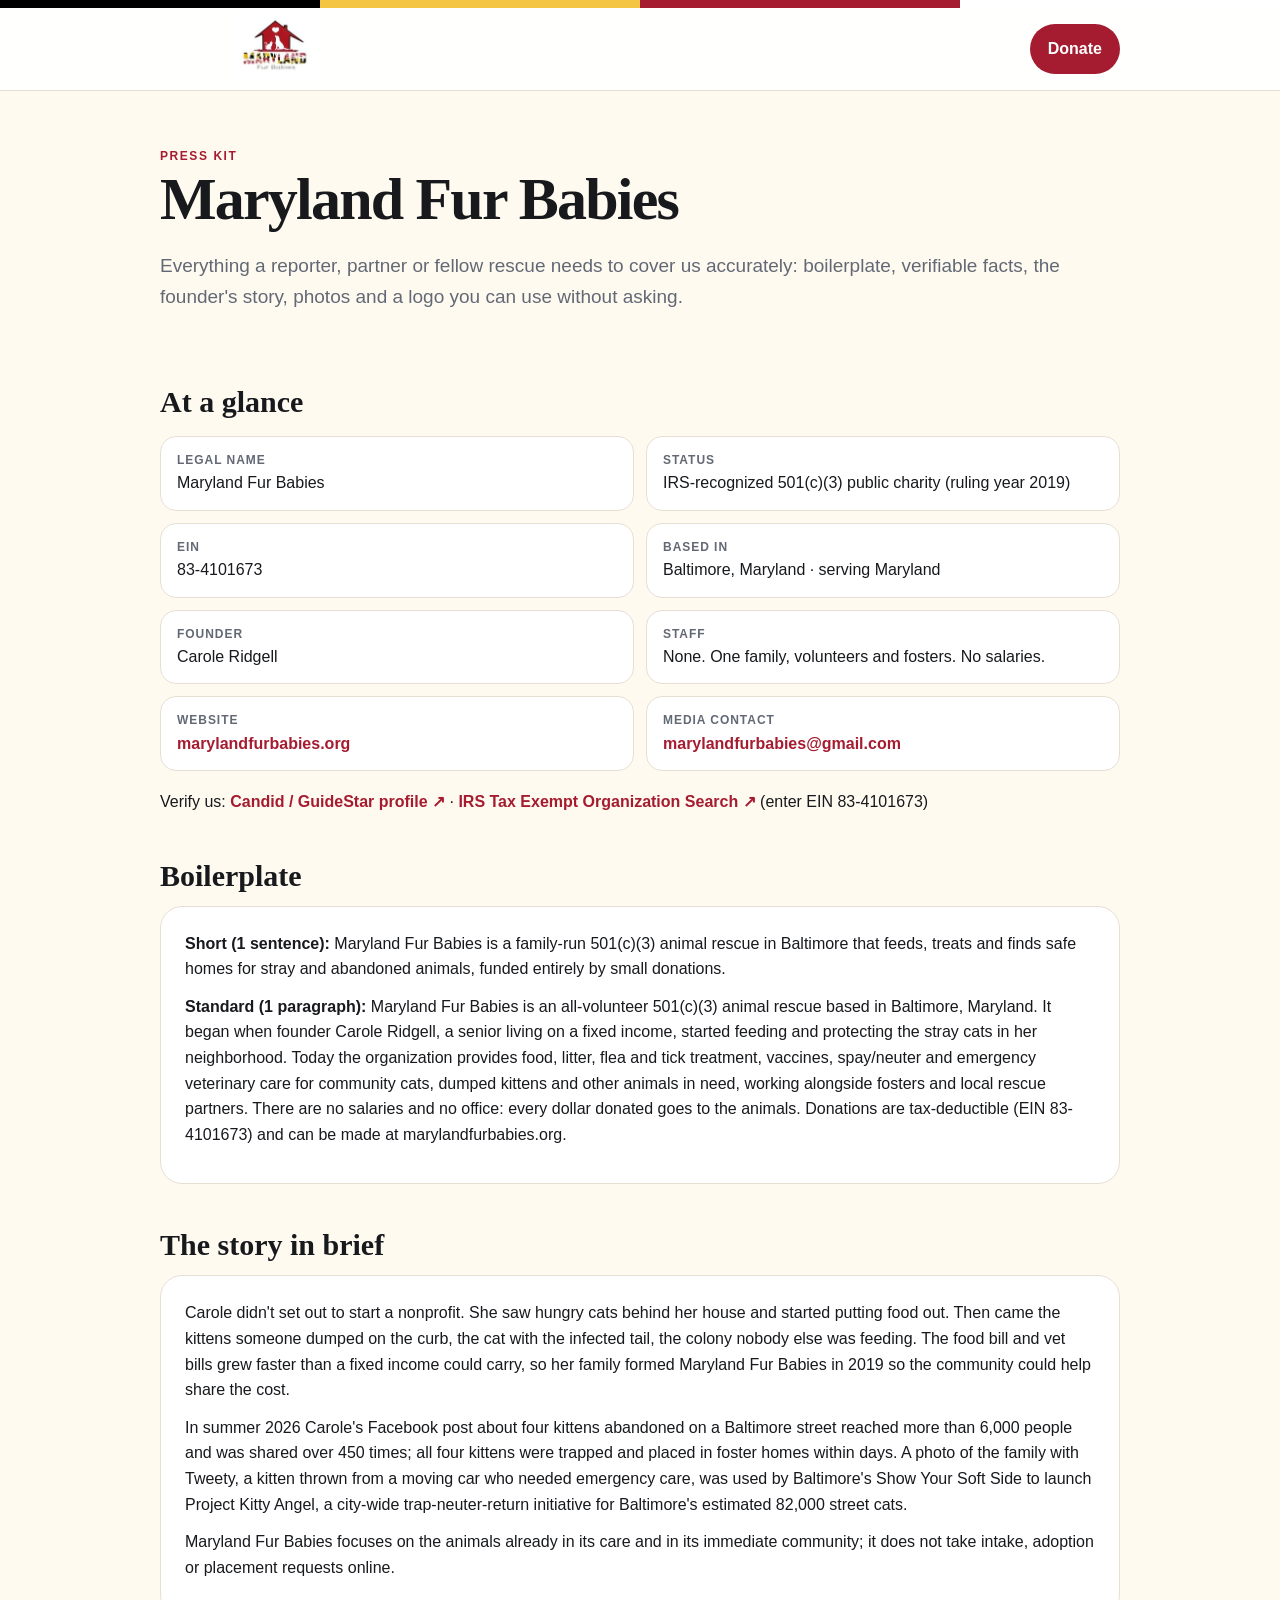
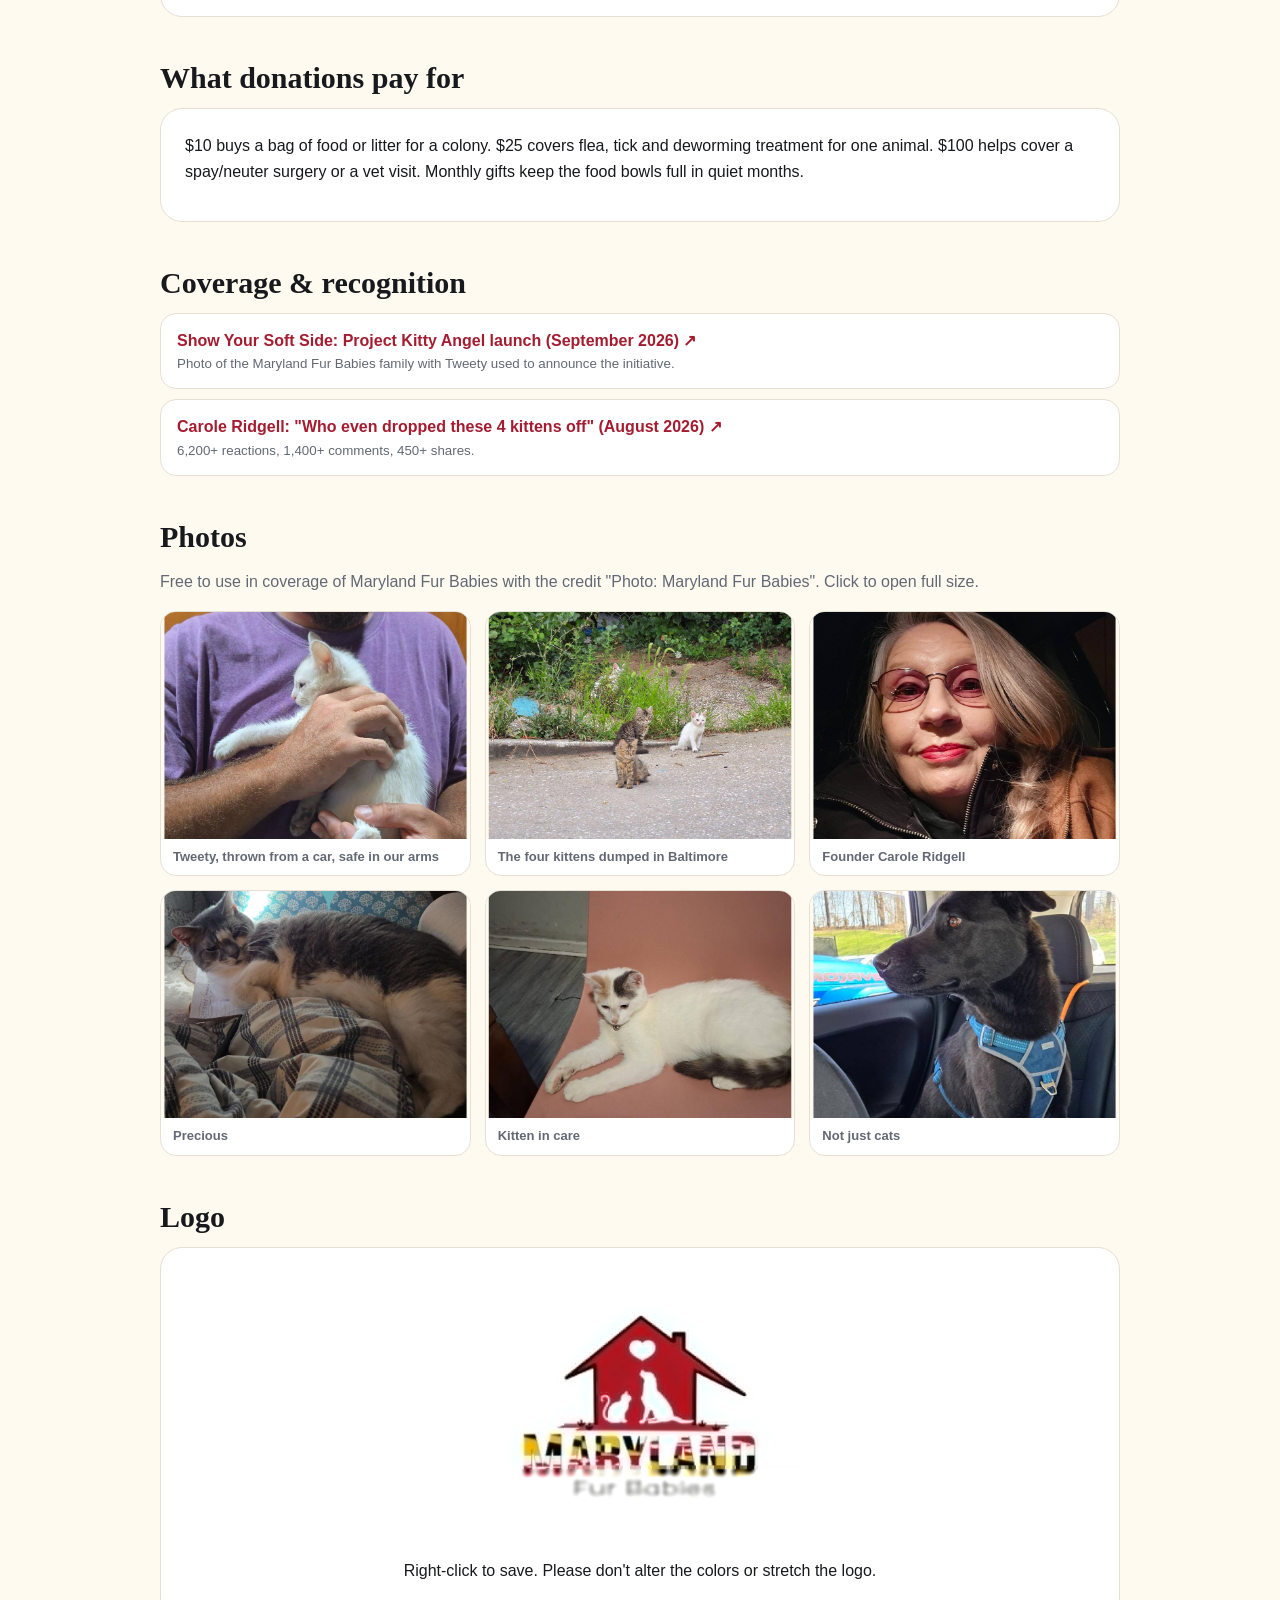
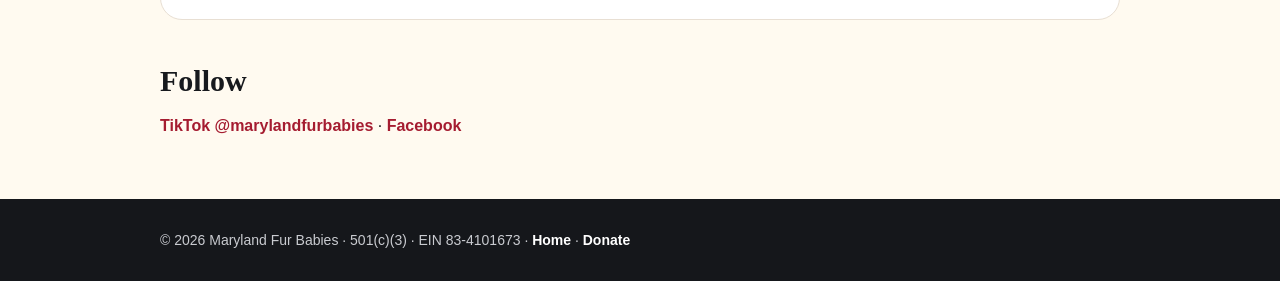
==== press.html @ f95dfa61 "Add press kit page Co-Authored-By: Claude Fable 5.1 <noreply@anthropic.com> Claude-Session: https:/" ====
<!doctype html>
<html lang="en">
<head>
<meta charset="utf-8">
<meta name="viewport" content="width=device-width,initial-scale=1">
<title>Press Kit | Maryland Fur Babies</title>
<meta name="description" content="Press kit for Maryland Fur Babies, a family-run 501(c)(3) animal rescue in Baltimore, Maryland: boilerplate, facts, founder story, photos, logo and media contact.">
<link rel="canonical" href="https://marylandfurbabies.org/press.html">
<link rel="icon" href="assets/maryland-fur-babies-logo.jpg">
<meta property="og:type" content="website">
<meta property="og:title" content="Maryland Fur Babies | Press Kit">
<meta property="og:description" content="Facts, story, photos and logo for journalists and partners covering Maryland Fur Babies.">
<meta property="og:image" content="https://marylandfurbabies.org/assets/photos/ray-kitten.jpg">
<style>
:root{--red:#a51c30;--dark:#17191d;--gold:#f4c542;--cream:#fffaf0;--muted:#626975;--line:#e8dfd3}*{box-sizing:border-box}body{margin:0;font-family:Arial,Helvetica,sans-serif;color:var(--dark);background:var(--cream);line-height:1.6}a{color:var(--red);font-weight:700;text-decoration:none}.wrap{width:min(960px,calc(100% - 36px));margin:auto}.stripe{height:8px;background:linear-gradient(90deg,#000 0 25%,#f4c542 25% 50%,#a51c30 50% 75%,#fff 75%)}header{background:rgba(255,255,255,.96);border-bottom:1px solid var(--line)}.head{min-height:82px;display:flex;align-items:center;justify-content:space-between;gap:24px}.logo{width:230px;max-height:72px;object-fit:contain}.btn{display:inline-block;padding:12px 18px;border-radius:999px;font-weight:800;background:var(--red);color:#fff}h1,h2,h3{font-family:Georgia,serif;line-height:1.1;margin:0 0 14px}h1{font-size:clamp(38px,6vw,60px);letter-spacing:-.03em}h2{font-size:30px;margin-top:44px}.eyebrow{font-size:12px;font-weight:800;letter-spacing:.13em;text-transform:uppercase;color:var(--red)}.lead{font-size:19px;color:var(--muted)}.facts{display:grid;grid-template-columns:1fr 1fr;gap:12px;margin:18px 0}.facts div{background:#fff;border:1px solid var(--line);border-radius:16px;padding:14px 16px}.facts b{display:block;color:var(--muted);font-size:12px;text-transform:uppercase;letter-spacing:.08em}.box{background:#fff;border:1px solid var(--line);border-radius:22px;padding:24px;margin-top:14px}.box p{margin:0 0 12px}.photos{display:grid;grid-template-columns:repeat(3,1fr);gap:14px;margin-top:16px}.photos a{display:block;border-radius:16px;overflow:hidden;border:1px solid var(--line);background:#fff}.photos img{width:100%;aspect-ratio:911/669;object-fit:cover;display:block}.photos span{display:block;padding:8px 12px;font-size:13px;color:var(--muted)}.cov a{display:block;background:#fff;border:1px solid var(--line);border-radius:16px;padding:14px 16px;margin-top:10px}.cov small{display:block;color:var(--muted);font-weight:400}footer{margin-top:60px;padding:30px 0;background:#15171b;color:#c9cbd0;font-size:14px}footer a{color:#fff}@media(max-width:700px){.facts,.photos{grid-template-columns:1fr 1fr}}
</style>
</head>
<body>
<div class="stripe"></div>
<header><div class="wrap head"><a href="/"><img class="logo" alt="Maryland Fur Babies" src="assets/maryland-fur-babies-logo.jpg"></a><a class="btn" href="/#donate">Donate</a></div></header>
<main class="wrap">
<div style="padding:56px 0 10px"><div class="eyebrow">Press kit</div><h1>Maryland Fur Babies</h1><p class="lead">Everything a reporter, partner or fellow rescue needs to cover us accurately: boilerplate, verifiable facts, the founder's story, photos and a logo you can use without asking.</p></div>

<h2>At a glance</h2>
<div class="facts">
<div><b>Legal name</b>Maryland Fur Babies</div>
<div><b>Status</b>IRS-recognized 501(c)(3) public charity (ruling year 2019)</div>
<div><b>EIN</b>83-4101673</div>
<div><b>Based in</b>Baltimore, Maryland · serving Maryland</div>
<div><b>Founder</b>Carole Ridgell</div>
<div><b>Staff</b>None. One family, volunteers and fosters. No salaries.</div>
<div><b>Website</b><a href="https://marylandfurbabies.org">marylandfurbabies.org</a></div>
<div><b>Media contact</b><a href="mailto:marylandfurbabies@gmail.com">marylandfurbabies@gmail.com</a></div>
</div>
<p>Verify us: <a href="https://www.guidestar.org/profile/83-4101673" target="_blank" rel="noopener">Candid / GuideStar profile ↗</a> · <a href="https://apps.irs.gov/app/eos/" target="_blank" rel="noopener">IRS Tax Exempt Organization Search ↗</a> (enter EIN 83-4101673)</p>

<h2>Boilerplate</h2>
<div class="box">
<p><strong>Short (1 sentence):</strong> Maryland Fur Babies is a family-run 501(c)(3) animal rescue in Baltimore that feeds, treats and finds safe homes for stray and abandoned animals, funded entirely by small donations.</p>
<p><strong>Standard (1 paragraph):</strong> Maryland Fur Babies is an all-volunteer 501(c)(3) animal rescue based in Baltimore, Maryland. It began when founder Carole Ridgell, a senior living on a fixed income, started feeding and protecting the stray cats in her neighborhood. Today the organization provides food, litter, flea and tick treatment, vaccines, spay/neuter and emergency veterinary care for community cats, dumped kittens and other animals in need, working alongside fosters and local rescue partners. There are no salaries and no office: every dollar donated goes to the animals. Donations are tax-deductible (EIN 83-4101673) and can be made at marylandfurbabies.org.</p>
</div>

<h2>The story in brief</h2>
<div class="box">
<p>Carole didn't set out to start a nonprofit. She saw hungry cats behind her house and started putting food out. Then came the kittens someone dumped on the curb, the cat with the infected tail, the colony nobody else was feeding. The food bill and vet bills grew faster than a fixed income could carry, so her family formed Maryland Fur Babies in 2019 so the community could help share the cost.</p>
<p>In summer 2026 Carole's Facebook post about four kittens abandoned on a Baltimore street reached more than 6,000 people and was shared over 450 times; all four kittens were trapped and placed in foster homes within days. A photo of the family with Tweety, a kitten thrown from a moving car who needed emergency care, was used by Baltimore's Show Your Soft Side to launch Project Kitty Angel, a city-wide trap-neuter-return initiative for Baltimore's estimated 82,000 street cats.</p>
<p>Maryland Fur Babies focuses on the animals already in its care and in its immediate community; it does not take intake, adoption or placement requests online.</p>
</div>

<h2>What donations pay for</h2>
<div class="box">
<p>$10 buys a bag of food or litter for a colony. $25 covers flea, tick and deworming treatment for one animal. $100 helps cover a spay/neuter surgery or a vet visit. Monthly gifts keep the food bowls full in quiet months.</p>
</div>

<h2>Coverage &amp; recognition</h2>
<div class="cov">
<a href="https://www.facebook.com/share/p/19U3r3arE9/" target="_blank" rel="noopener">Show Your Soft Side: Project Kitty Angel launch (September 2026) ↗<small>Photo of the Maryland Fur Babies family with Tweety used to announce the initiative.</small></a>
<a href="https://www.facebook.com/share/p/1HqQAcNdQc/" target="_blank" rel="noopener">Carole Ridgell: "Who even dropped these 4 kittens off" (August 2026) ↗<small>6,200+ reactions, 1,400+ comments, 450+ shares.</small></a>
</div>

<h2>Photos</h2>
<p class="lead" style="font-size:16px">Free to use in coverage of Maryland Fur Babies with the credit "Photo: Maryland Fur Babies". Click to open full size.</p>
<div class="photos">
<a href="assets/photos/ray-kitten.jpg" target="_blank"><img src="assets/photos/ray-kitten.jpg" alt="Tweety the kitten being held"><span>Tweety, thrown from a car, safe in our arms</span></a>
<a href="assets/photos/colony.jpg" target="_blank"><img src="assets/photos/colony.jpg" alt="Four kittens on a Baltimore street"><span>The four kittens dumped in Baltimore</span></a>
<a href="assets/photos/carole.jpg" target="_blank"><img src="assets/photos/carole.jpg" alt="Carole Ridgell"><span>Founder Carole Ridgell</span></a>
<a href="assets/photos/precious.jpg" target="_blank"><img src="assets/photos/precious.jpg" alt="Precious the cat"><span>Precious</span></a>
<a href="assets/photos/white-kitten.jpg" target="_blank"><img src="assets/photos/white-kitten.jpg" alt="White kitten"><span>Kitten in care</span></a>
<a href="assets/photos/dog.jpg" target="_blank"><img src="assets/photos/dog.jpg" alt="Black dog in a car"><span>Not just cats</span></a>
</div>

<h2>Logo</h2>
<div class="box" style="text-align:center"><a href="assets/maryland-fur-babies-logo.jpg" target="_blank"><img src="assets/maryland-fur-babies-logo.jpg" alt="Maryland Fur Babies logo" style="max-width:320px;width:100%"></a><p style="margin-top:10px">Right-click to save. Please don't alter the colors or stretch the logo.</p></div>

<h2>Follow</h2>
<p><a href="https://www.tiktok.com/@marylandfurbabies" target="_blank" rel="noopener">TikTok @marylandfurbabies</a> · <a href="https://www.facebook.com/profile.php?id=61576079746308" target="_blank" rel="noopener">Facebook</a></p>
</main>
<footer><div class="wrap">© 2026 Maryland Fur Babies · 501(c)(3) · EIN 83-4101673 · <a href="/">Home</a> · <a href="/#donate">Donate</a></div></footer>
</body>
</html>
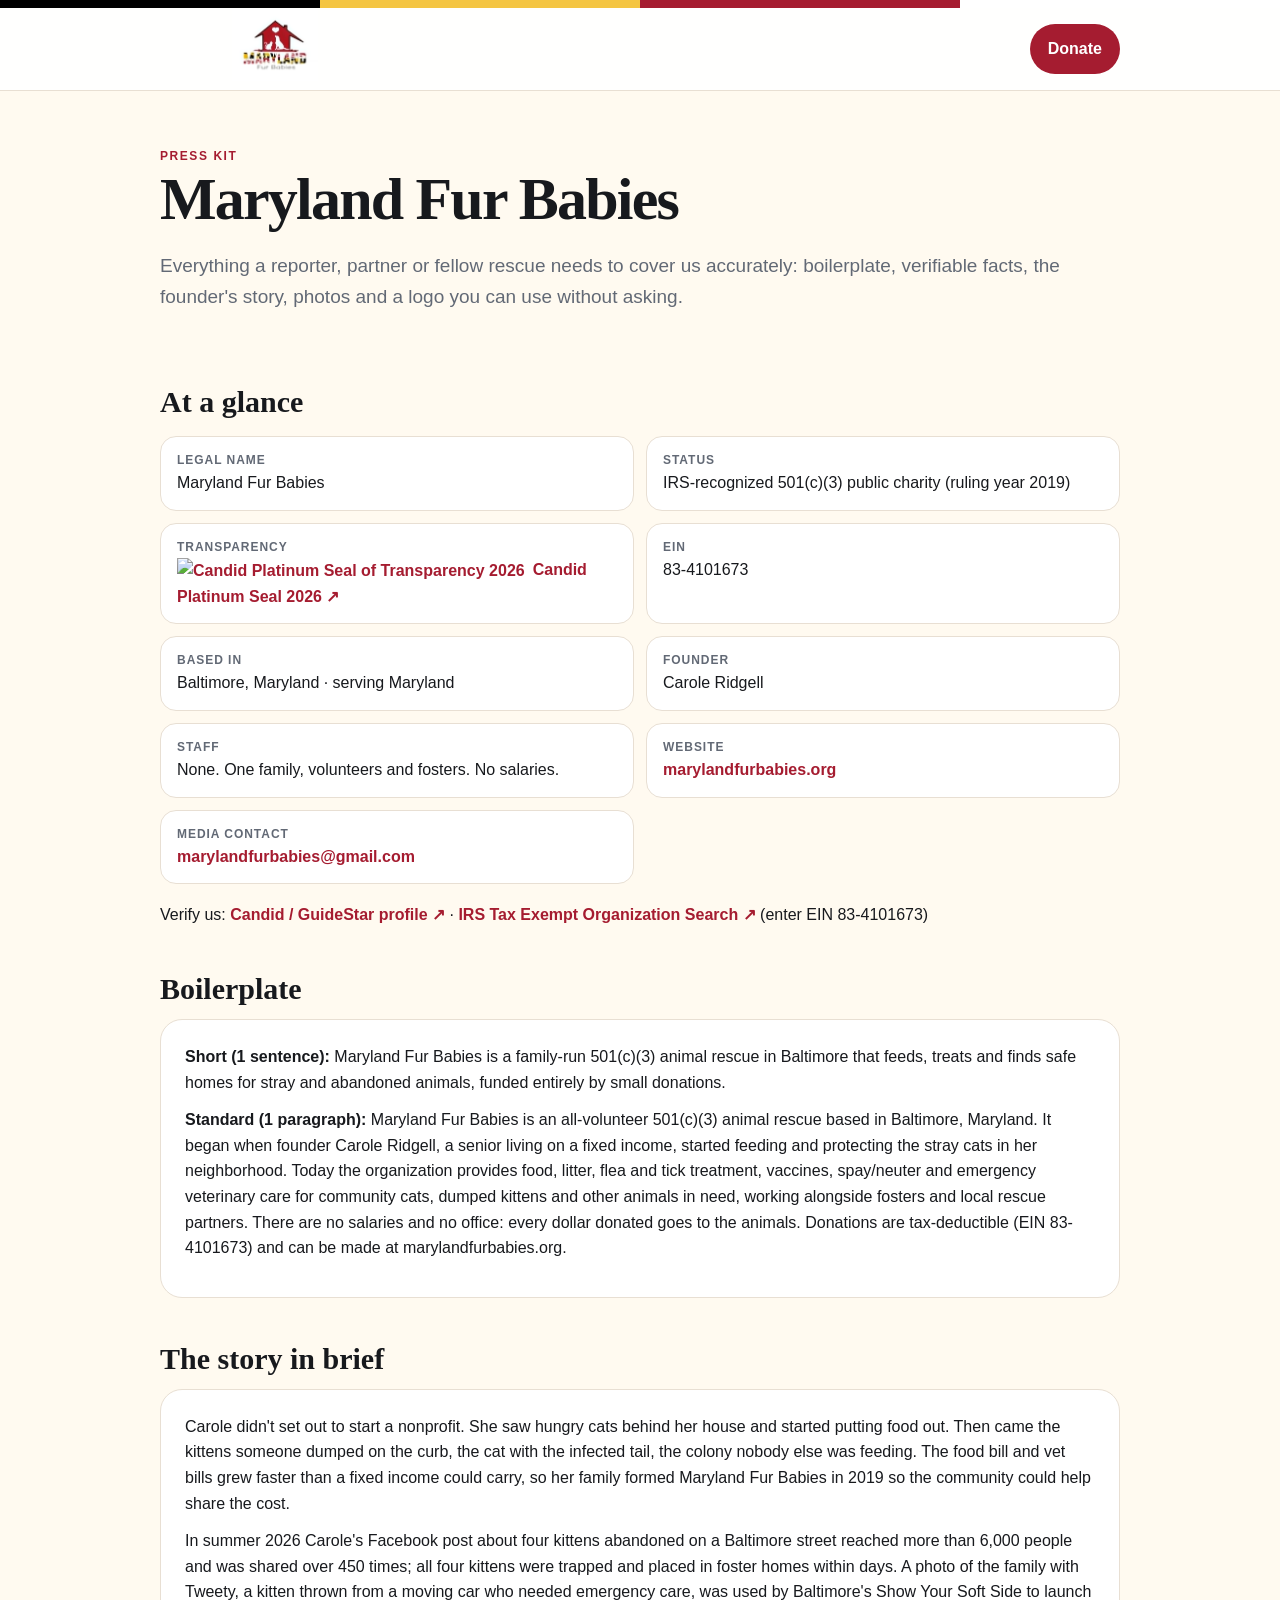
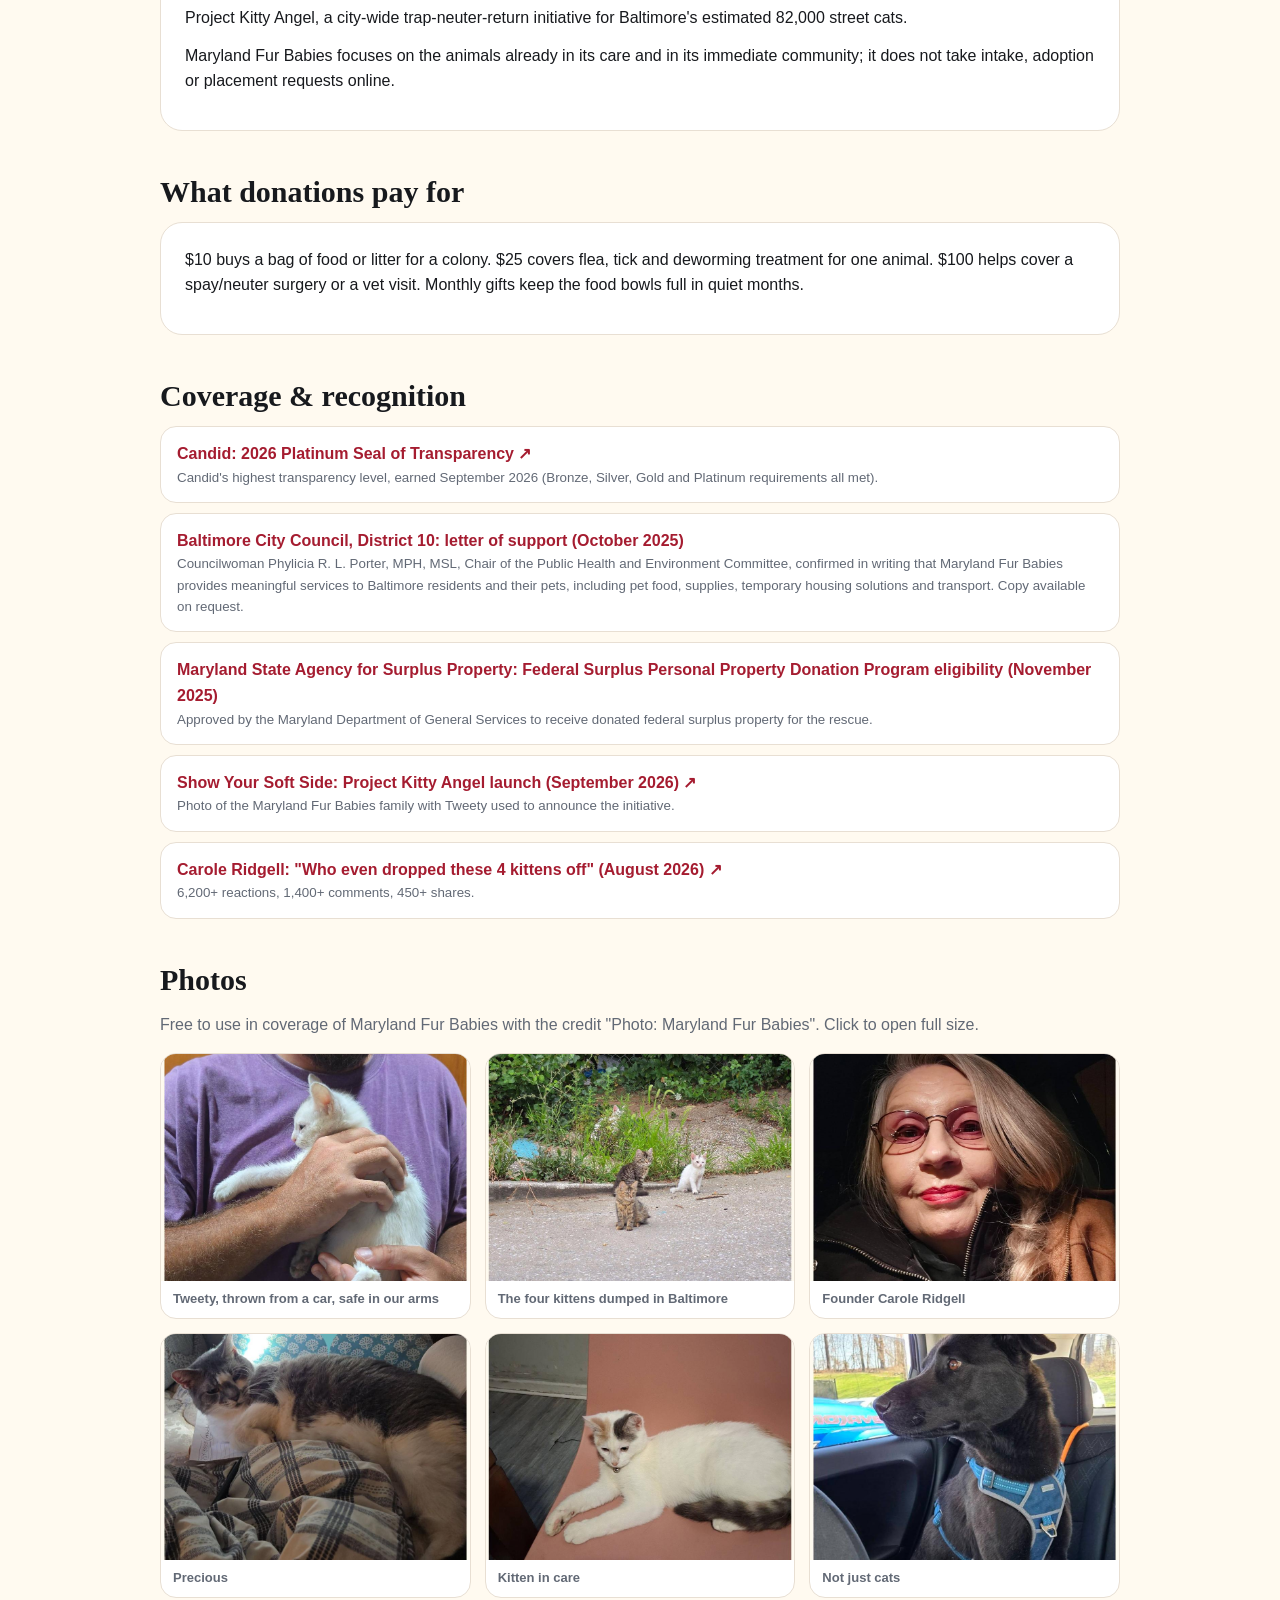
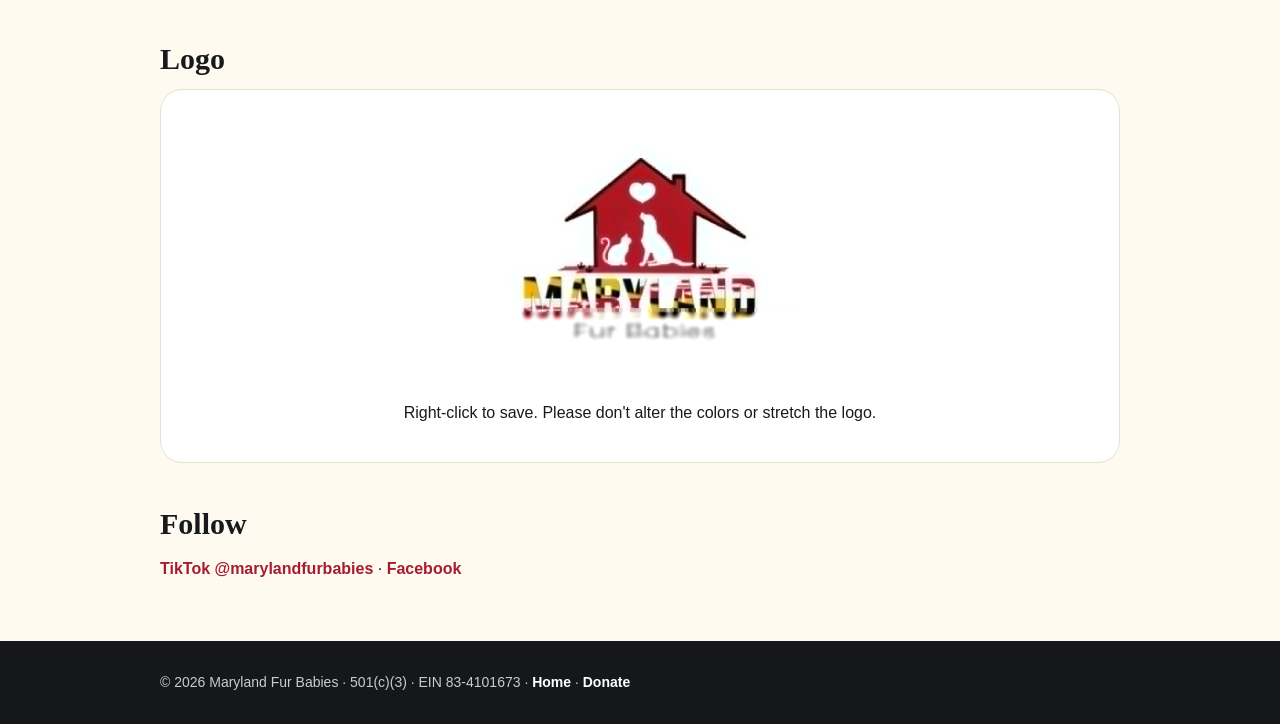
==== commit 403c818d: "Press kit: Candid Platinum seal, City Council letter, surplus program Co-Authored-By: Claude Fable 5" ====
--- a/press.html
+++ b/press.html
@@ -25,6 +25,7 @@
 <div class="facts">
 <div><b>Legal name</b>Maryland Fur Babies</div>
 <div><b>Status</b>IRS-recognized 501(c)(3) public charity (ruling year 2019)</div>
+<div><b>Transparency</b><a href="https://app.candid.org/profile/9790874/maryland-fur-babies-83-4101673" target="_blank" rel="noopener"><img src="https://widgets.guidestar.org/prod/v1/pdp/transparency-seal/9790874/svg" alt="Candid Platinum Seal of Transparency 2026" style="width:64px;height:64px;vertical-align:middle;margin-right:8px">Candid Platinum Seal 2026 ↗</a></div>
 <div><b>EIN</b>83-4101673</div>
 <div><b>Based in</b>Baltimore, Maryland · serving Maryland</div>
 <div><b>Founder</b>Carole Ridgell</div>
@@ -32,7 +33,7 @@
 <div><b>Website</b><a href="https://marylandfurbabies.org">marylandfurbabies.org</a></div>
 <div><b>Media contact</b><a href="mailto:marylandfurbabies@gmail.com">marylandfurbabies@gmail.com</a></div>
 </div>
-<p>Verify us: <a href="https://www.guidestar.org/profile/83-4101673" target="_blank" rel="noopener">Candid / GuideStar profile ↗</a> · <a href="https://apps.irs.gov/app/eos/" target="_blank" rel="noopener">IRS Tax Exempt Organization Search ↗</a> (enter EIN 83-4101673)</p>
+<p>Verify us: <a href="https://app.candid.org/profile/9790874/maryland-fur-babies-83-4101673" target="_blank" rel="noopener">Candid / GuideStar profile ↗</a> · <a href="https://apps.irs.gov/app/eos/" target="_blank" rel="noopener">IRS Tax Exempt Organization Search ↗</a> (enter EIN 83-4101673)</p>
 
 <h2>Boilerplate</h2>
 <div class="box">
@@ -54,6 +55,9 @@
 
 <h2>Coverage &amp; recognition</h2>
 <div class="cov">
+<a href="https://app.candid.org/profile/9790874/maryland-fur-babies-83-4101673" target="_blank" rel="noopener">Candid: 2026 Platinum Seal of Transparency ↗<small>Candid's highest transparency level, earned September 2026 (Bronze, Silver, Gold and Platinum requirements all met).</small></a>
+<a href="mailto:marylandfurbabies@gmail.com?subject=Request%3A%20letter%20of%20support">Baltimore City Council, District 10: letter of support (October 2025)<small>Councilwoman Phylicia R. L. Porter, MPH, MSL, Chair of the Public Health and Environment Committee, confirmed in writing that Maryland Fur Babies provides meaningful services to Baltimore residents and their pets, including pet food, supplies, temporary housing solutions and transport. Copy available on request.</small></a>
+<a href="mailto:marylandfurbabies@gmail.com?subject=Request%3A%20surplus%20property%20approval">Maryland State Agency for Surplus Property: Federal Surplus Personal Property Donation Program eligibility (November 2025)<small>Approved by the Maryland Department of General Services to receive donated federal surplus property for the rescue.</small></a>
 <a href="https://www.facebook.com/share/p/19U3r3arE9/" target="_blank" rel="noopener">Show Your Soft Side: Project Kitty Angel launch (September 2026) ↗<small>Photo of the Maryland Fur Babies family with Tweety used to announce the initiative.</small></a>
 <a href="https://www.facebook.com/share/p/1HqQAcNdQc/" target="_blank" rel="noopener">Carole Ridgell: "Who even dropped these 4 kittens off" (August 2026) ↗<small>6,200+ reactions, 1,400+ comments, 450+ shares.</small></a>
 </div>
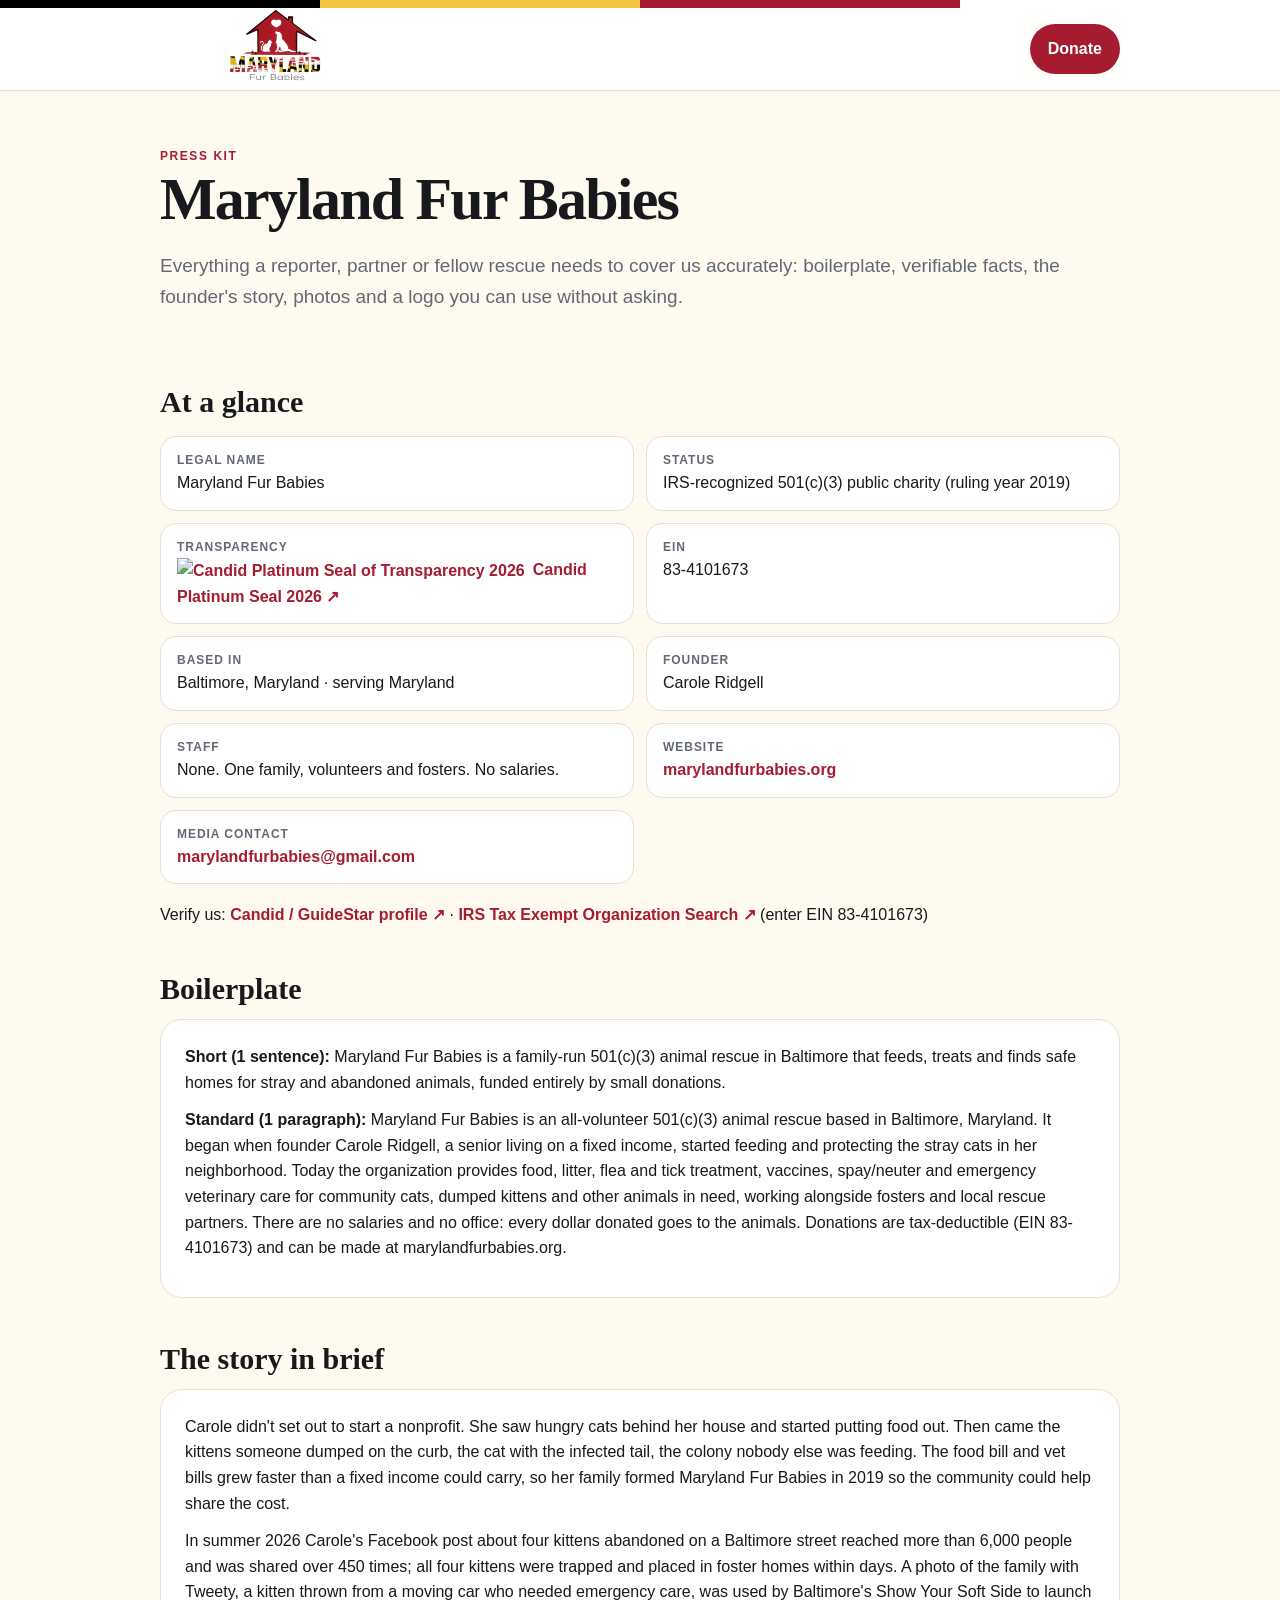
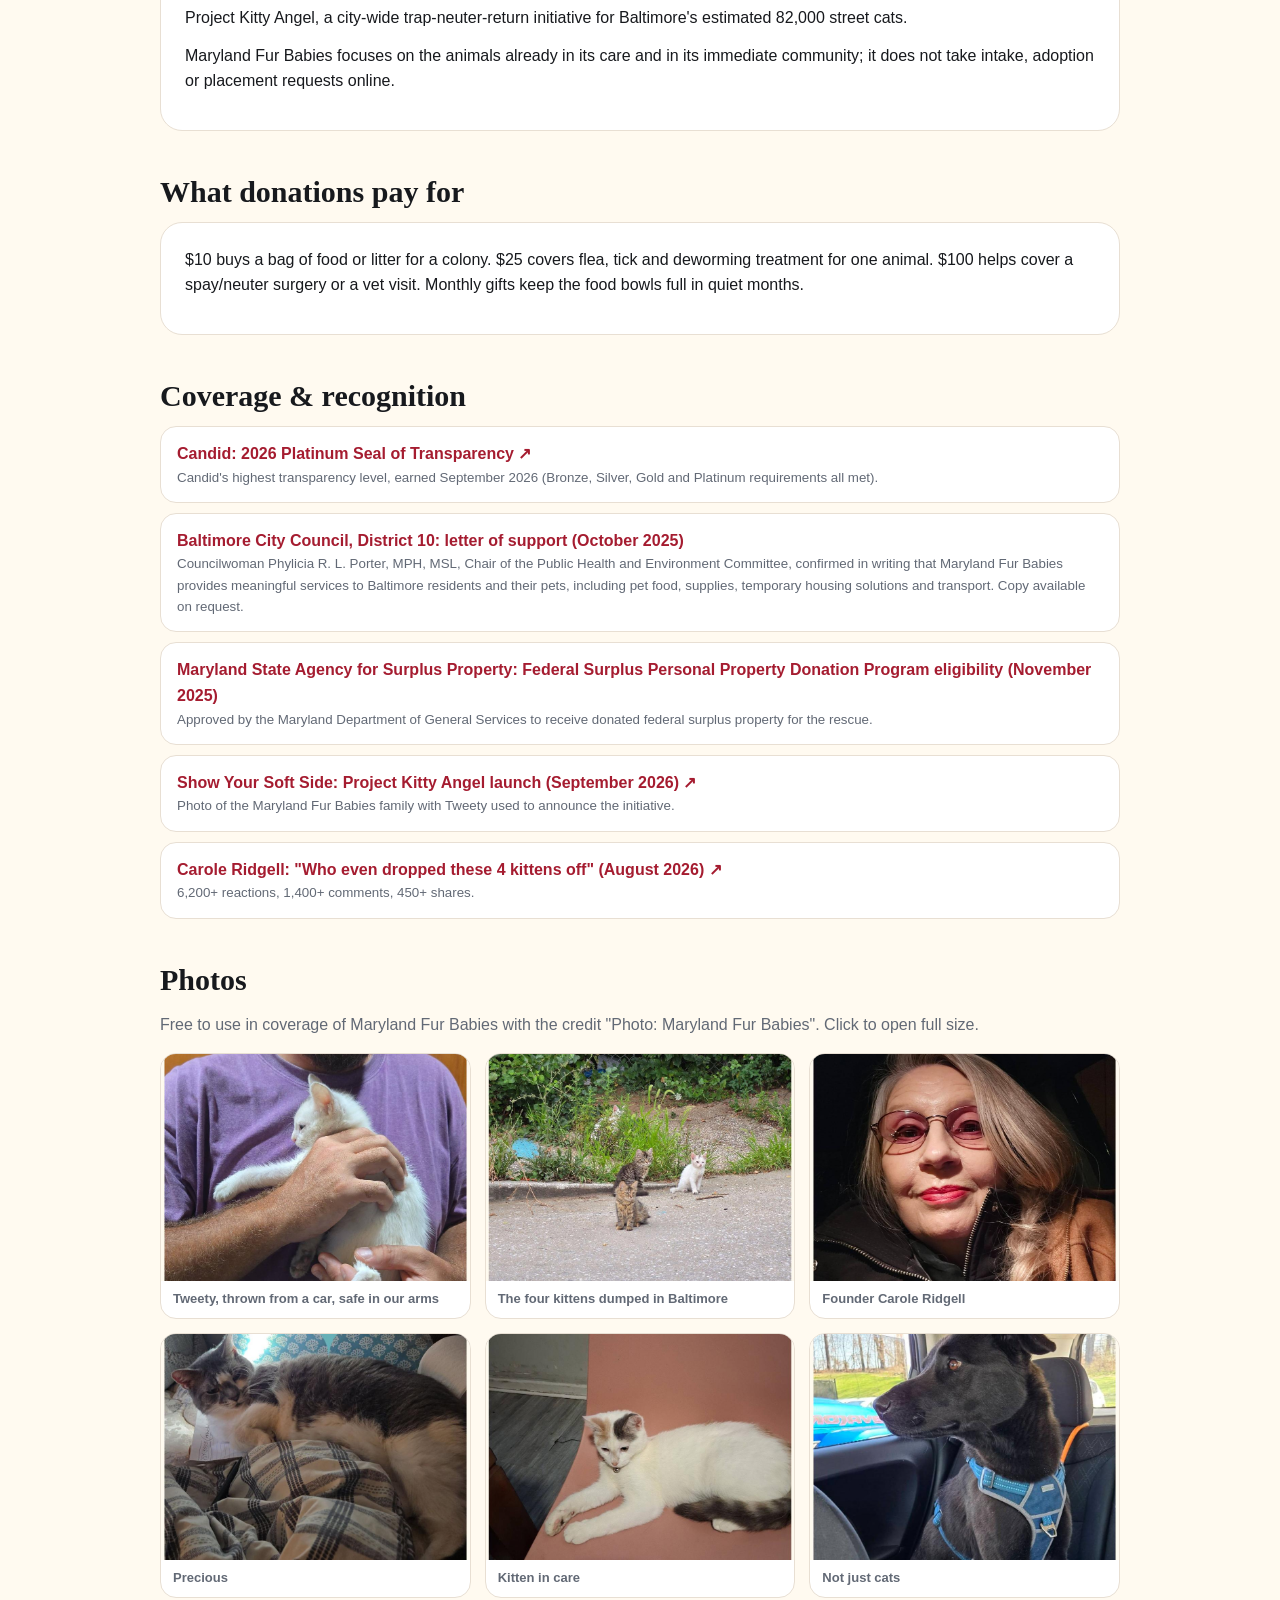
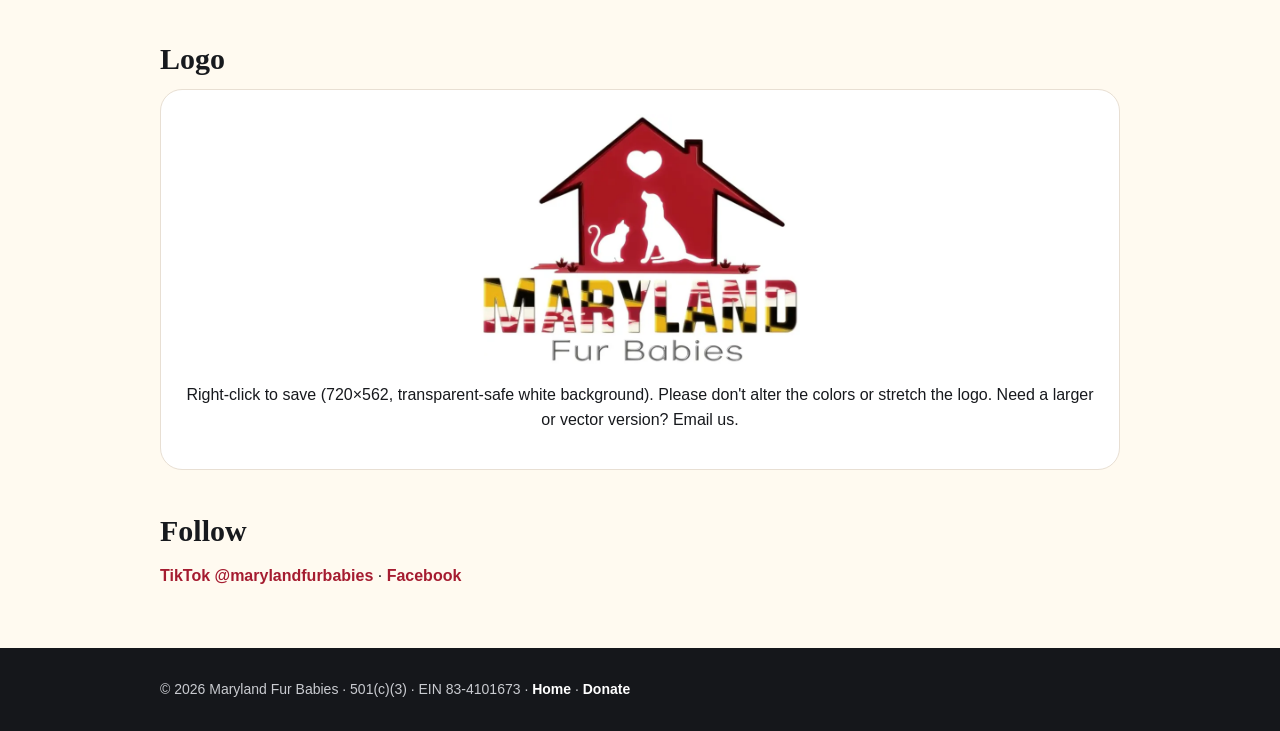
==== commit 3b042625: "Press kit: hi-res logo Co-Authored-By: Claude Fable 5.1 <noreply@anthropic.com> Claude-Session: htt" ====
--- a/press.html
+++ b/press.html
@@ -17,7 +17,7 @@
 </head>
 <body>
 <div class="stripe"></div>
-<header><div class="wrap head"><a href="/"><img class="logo" alt="Maryland Fur Babies" src="assets/maryland-fur-babies-logo.jpg"></a><a class="btn" href="/#donate">Donate</a></div></header>
+<header><div class="wrap head"><a href="/"><img class="logo" alt="Maryland Fur Babies" src="assets/maryland-fur-babies-logo.webp" width="720" height="562"></a><a class="btn" href="/#donate">Donate</a></div></header>
 <main class="wrap">
 <div style="padding:56px 0 10px"><div class="eyebrow">Press kit</div><h1>Maryland Fur Babies</h1><p class="lead">Everything a reporter, partner or fellow rescue needs to cover us accurately: boilerplate, verifiable facts, the founder's story, photos and a logo you can use without asking.</p></div>
 
@@ -74,7 +74,7 @@
 </div>
 
 <h2>Logo</h2>
-<div class="box" style="text-align:center"><a href="assets/maryland-fur-babies-logo.jpg" target="_blank"><img src="assets/maryland-fur-babies-logo.jpg" alt="Maryland Fur Babies logo" style="max-width:320px;width:100%"></a><p style="margin-top:10px">Right-click to save. Please don't alter the colors or stretch the logo.</p></div>
+<div class="box" style="text-align:center"><a href="assets/maryland-fur-babies-logo.webp" target="_blank"><img src="assets/maryland-fur-babies-logo.webp" alt="Maryland Fur Babies logo" style="max-width:320px;width:100%"></a><p style="margin-top:10px">Right-click to save (720&times;562, transparent-safe white background). Please don't alter the colors or stretch the logo. Need a larger or vector version? Email us.</p></div>
 
 <h2>Follow</h2>
 <p><a href="https://www.tiktok.com/@marylandfurbabies" target="_blank" rel="noopener">TikTok @marylandfurbabies</a> · <a href="https://www.facebook.com/profile.php?id=61576079746308" target="_blank" rel="noopener">Facebook</a></p>
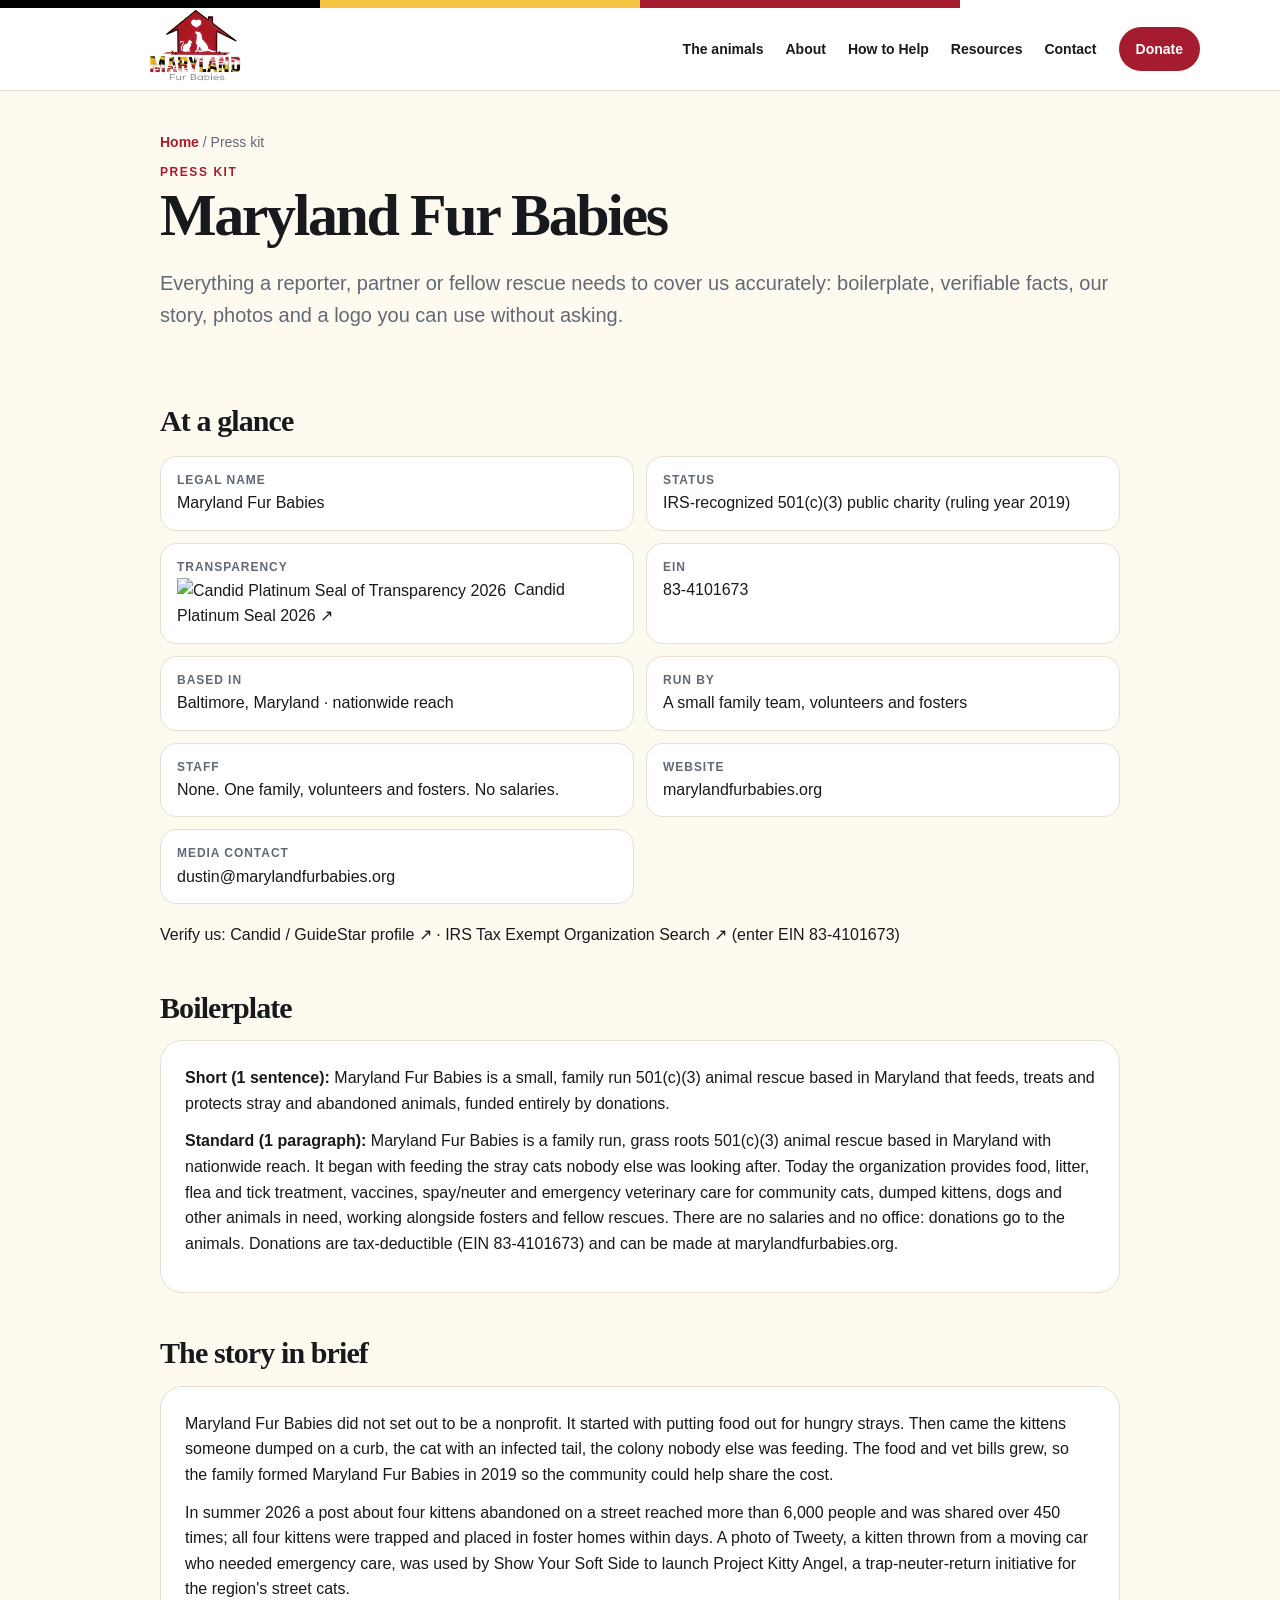
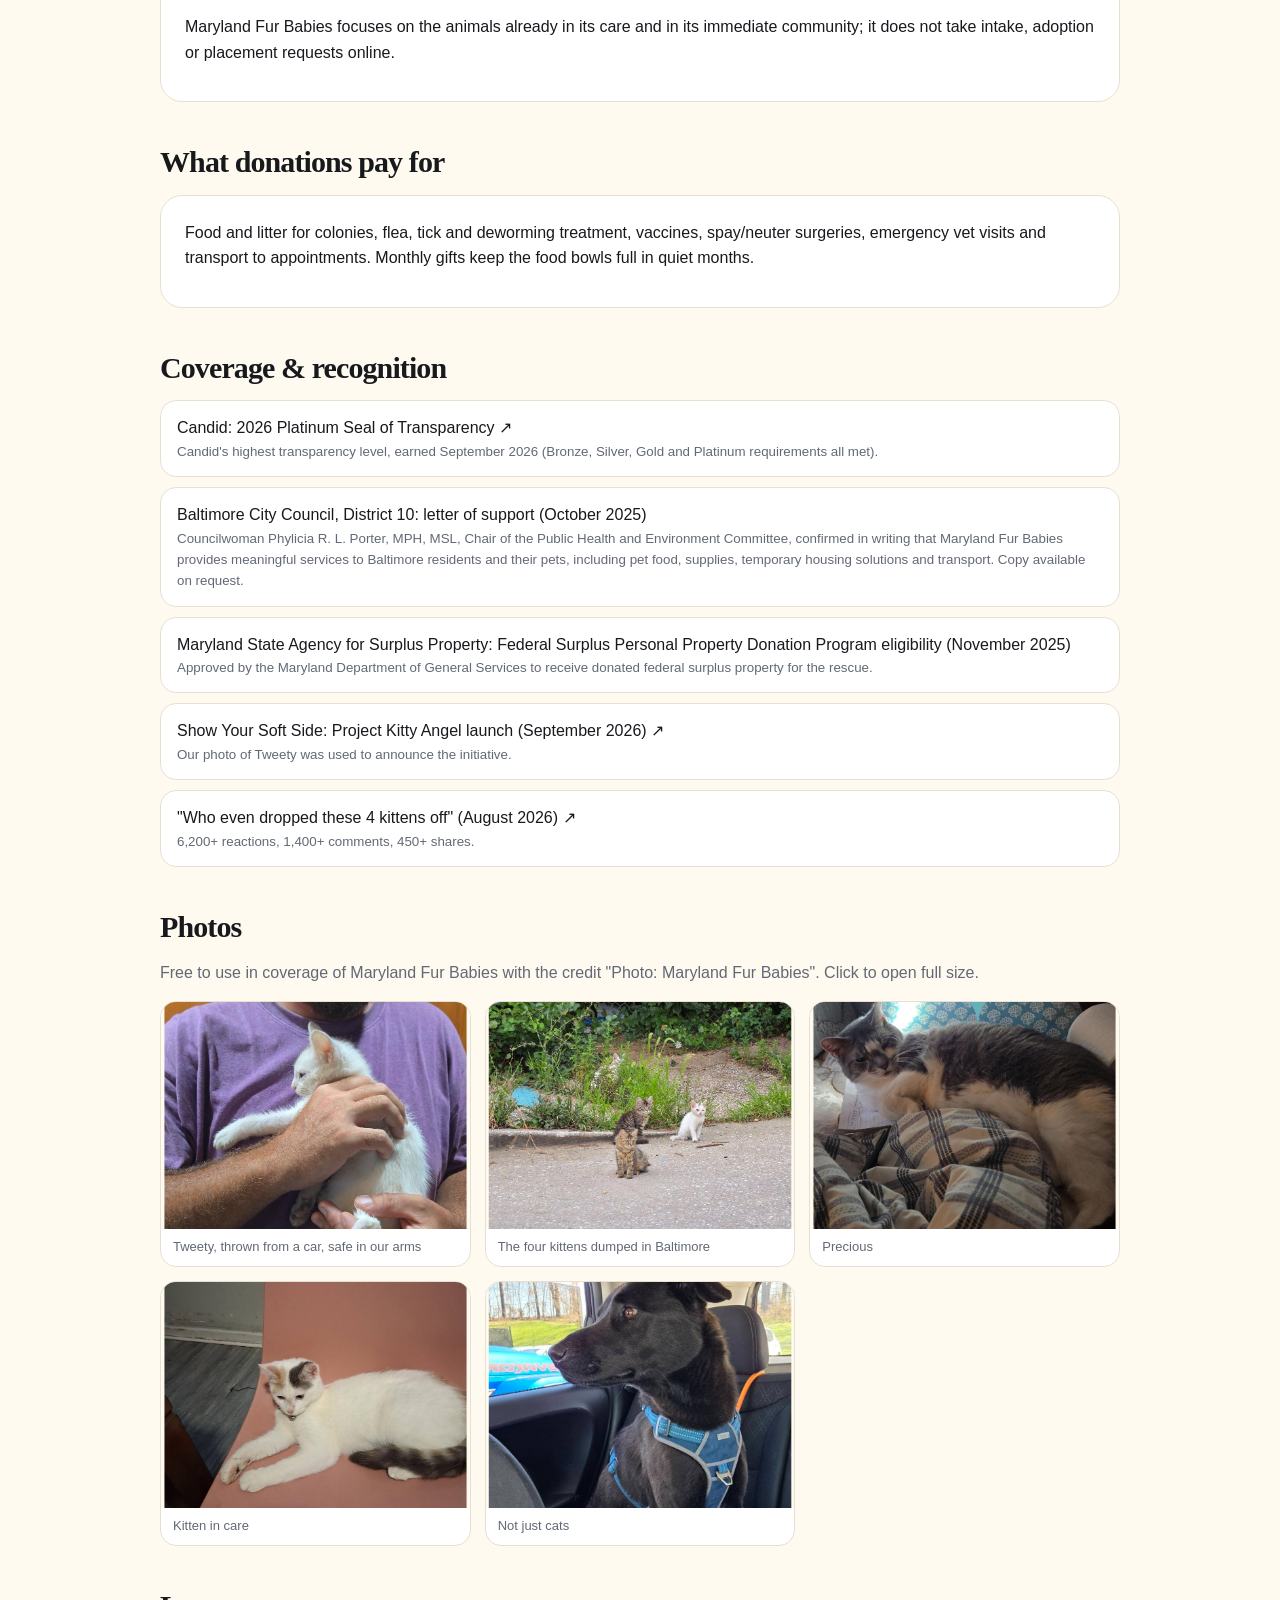
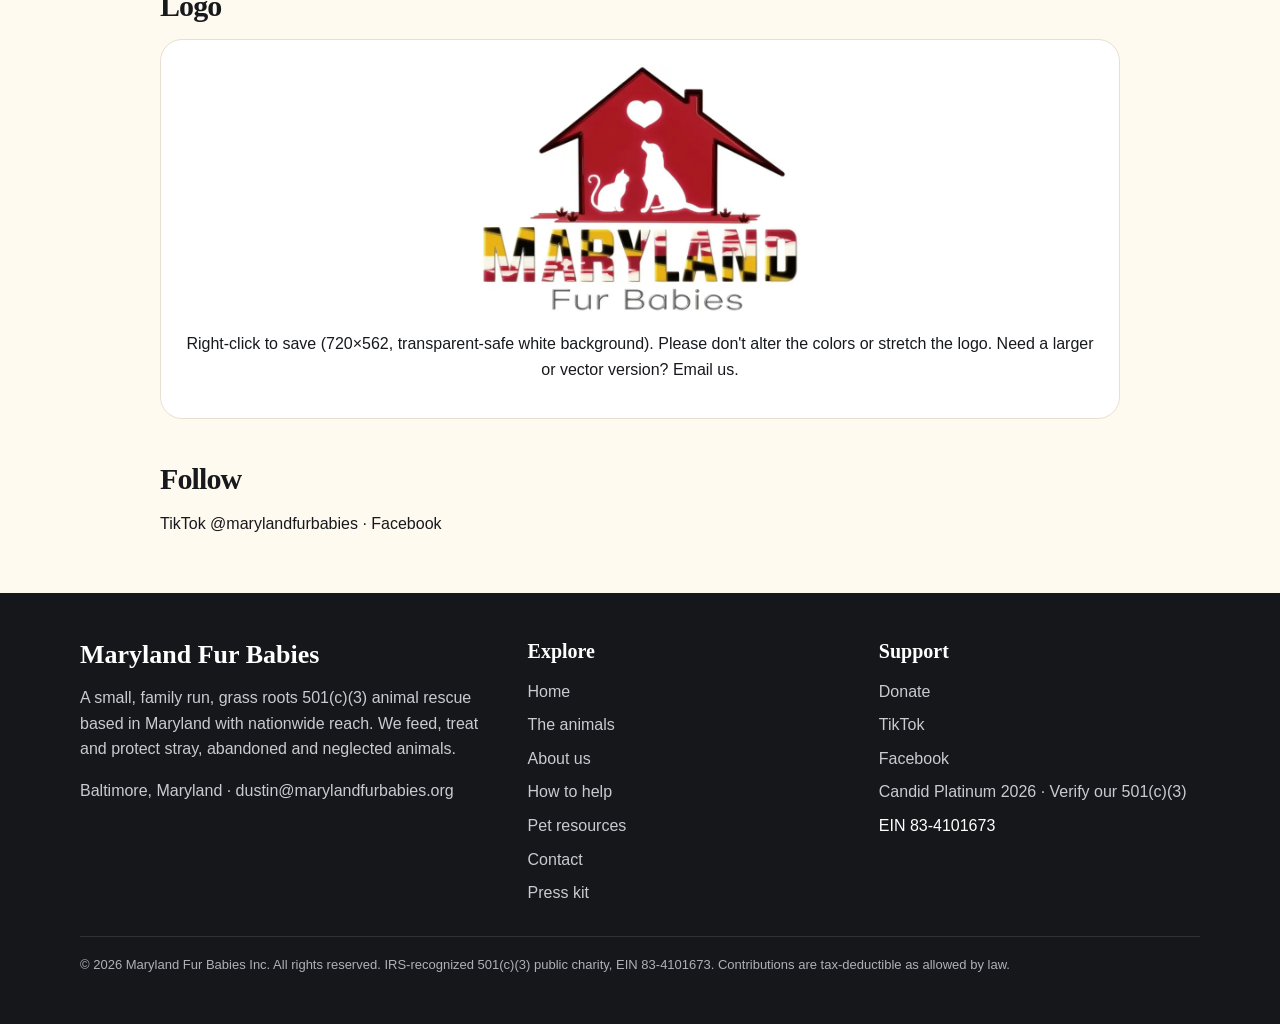
==== commit 029d7d95: "New homepage without sweepstakes, privacy-clean press kit, full sitemap - Remove closed crab sweepst" ====
--- a/press.html
+++ b/press.html
@@ -3,23 +3,34 @@
 <head>
 <meta charset="utf-8">
 <meta name="viewport" content="width=device-width,initial-scale=1">
+<!-- Google tag (gtag.js) - Google Ads AW-17659713729 -->
+<script async src="https://www.googletagmanager.com/gtag/js?id=AW-17659713729"></script>
+<script>
+window.dataLayer=window.dataLayer||[];function gtag(){dataLayer.push(arguments);}
+gtag('js',new Date());gtag('config','AW-17659713729');
+</script>
 <title>Press Kit | Maryland Fur Babies</title>
-<meta name="description" content="Press kit for Maryland Fur Babies, a family-run 501(c)(3) animal rescue in Baltimore, Maryland: boilerplate, facts, founder story, photos, logo and media contact.">
+<meta name="description" content="Press kit for Maryland Fur Babies, a family run 501(c)(3) animal rescue based in Maryland: boilerplate, facts, story, photos, logo and media contact.">
 <link rel="canonical" href="https://marylandfurbabies.org/press.html">
+<meta name="theme-color" content="#a51c30">
 <link rel="icon" href="assets/maryland-fur-babies-logo.jpg">
 <meta property="og:type" content="website">
-<meta property="og:title" content="Maryland Fur Babies | Press Kit">
-<meta property="og:description" content="Facts, story, photos and logo for journalists and partners covering Maryland Fur Babies.">
+<meta property="og:site_name" content="Maryland Fur Babies">
+<meta property="og:title" content="Press Kit | Maryland Fur Babies">
+<meta property="og:description" content="Press kit for Maryland Fur Babies, a family run 501(c)(3) animal rescue based in Maryland: boilerplate, facts, story, photos, logo and media contact.">
+<meta property="og:url" content="https://marylandfurbabies.org/press.html">
 <meta property="og:image" content="https://marylandfurbabies.org/assets/photos/ray-kitten.jpg">
-<style>
-:root{--red:#a51c30;--dark:#17191d;--gold:#f4c542;--cream:#fffaf0;--muted:#626975;--line:#e8dfd3}*{box-sizing:border-box}body{margin:0;font-family:Arial,Helvetica,sans-serif;color:var(--dark);background:var(--cream);line-height:1.6}a{color:var(--red);font-weight:700;text-decoration:none}.wrap{width:min(960px,calc(100% - 36px));margin:auto}.stripe{height:8px;background:linear-gradient(90deg,#000 0 25%,#f4c542 25% 50%,#a51c30 50% 75%,#fff 75%)}header{background:rgba(255,255,255,.96);border-bottom:1px solid var(--line)}.head{min-height:82px;display:flex;align-items:center;justify-content:space-between;gap:24px}.logo{width:230px;max-height:72px;object-fit:contain}.btn{display:inline-block;padding:12px 18px;border-radius:999px;font-weight:800;background:var(--red);color:#fff}h1,h2,h3{font-family:Georgia,serif;line-height:1.1;margin:0 0 14px}h1{font-size:clamp(38px,6vw,60px);letter-spacing:-.03em}h2{font-size:30px;margin-top:44px}.eyebrow{font-size:12px;font-weight:800;letter-spacing:.13em;text-transform:uppercase;color:var(--red)}.lead{font-size:19px;color:var(--muted)}.facts{display:grid;grid-template-columns:1fr 1fr;gap:12px;margin:18px 0}.facts div{background:#fff;border:1px solid var(--line);border-radius:16px;padding:14px 16px}.facts b{display:block;color:var(--muted);font-size:12px;text-transform:uppercase;letter-spacing:.08em}.box{background:#fff;border:1px solid var(--line);border-radius:22px;padding:24px;margin-top:14px}.box p{margin:0 0 12px}.photos{display:grid;grid-template-columns:repeat(3,1fr);gap:14px;margin-top:16px}.photos a{display:block;border-radius:16px;overflow:hidden;border:1px solid var(--line);background:#fff}.photos img{width:100%;aspect-ratio:911/669;object-fit:cover;display:block}.photos span{display:block;padding:8px 12px;font-size:13px;color:var(--muted)}.cov a{display:block;background:#fff;border:1px solid var(--line);border-radius:16px;padding:14px 16px;margin-top:10px}.cov small{display:block;color:var(--muted);font-weight:400}footer{margin-top:60px;padding:30px 0;background:#15171b;color:#c9cbd0;font-size:14px}footer a{color:#fff}@media(max-width:700px){.facts,.photos{grid-template-columns:1fr 1fr}}
-</style>
+<meta name="twitter:card" content="summary_large_image">
+<script type="application/ld+json">{"@context":"https://schema.org","@type":"NGO","name":"Maryland Fur Babies","alternateName":"Maryland Fur Babies Inc","url":"https://marylandfurbabies.org/","logo":"https://marylandfurbabies.org/assets/maryland-fur-babies-logo.webp","email":"dustin@marylandfurbabies.org","taxID":"83-4101673","nonprofitStatus":"Nonprofit501c3","foundingDate":"2019","address":{"@type":"PostalAddress","addressLocality":"Baltimore","addressRegion":"MD","addressCountry":"US"},"areaServed":{"@type":"State","name":"Maryland"},"sameAs":["https://www.tiktok.com/@marylandfurbabies","https://www.facebook.com/profile.php?id=61576079746308","https://app.candid.org/profile/9790874/maryland-fur-babies-83-4101673"],"potentialAction":{"@type":"DonateAction","target":"https://www.paypal.com/donate?hosted_button_id=3FETC7FMJ2J9Y"}}</script>
+<base href="/">
+<link rel="stylesheet" href="assets/site.css">
 </head>
 <body>
 <div class="stripe"></div>
-<header><div class="wrap head"><a href="/"><img class="logo" alt="Maryland Fur Babies" src="assets/maryland-fur-babies-logo.webp" width="720" height="562"></a><a class="btn" href="/#donate">Donate</a></div></header>
-<main class="wrap">
-<div style="padding:56px 0 10px"><div class="eyebrow">Press kit</div><h1>Maryland Fur Babies</h1><p class="lead">Everything a reporter, partner or fellow rescue needs to cover us accurately: boilerplate, verifiable facts, the founder's story, photos and a logo you can use without asking.</p></div>
+<header><div class="wrap head"><a href="/"><img class="logo" alt="Maryland Fur Babies home" src="assets/maryland-fur-babies-logo.webp" width="720" height="562"></a><nav class="nav" aria-label="Main"><a href="animals.html">The animals</a><a href="about.html">About</a><a href="help.html">How to Help</a><a href="resources.html">Resources</a><a href="contact.html">Contact</a><a class="donate-top" href="donate.html">Donate</a></nav></div></header>
+<main>
+<div class="pressbody">
+<div style="padding:40px 0 10px"><div class="crumbs"><a href="/">Home</a> / Press kit</div><div class="eyebrow">Press kit</div><h1>Maryland Fur Babies</h1><p class="lead">Everything a reporter, partner or fellow rescue needs to cover us accurately: boilerplate, verifiable facts, our story, photos and a logo you can use without asking.</p></div>
 
 <h2>At a glance</h2>
 <div class="facts">
@@ -27,39 +38,39 @@
 <div><b>Status</b>IRS-recognized 501(c)(3) public charity (ruling year 2019)</div>
 <div><b>Transparency</b><a href="https://app.candid.org/profile/9790874/maryland-fur-babies-83-4101673" target="_blank" rel="noopener"><img src="https://widgets.guidestar.org/prod/v1/pdp/transparency-seal/9790874/svg" alt="Candid Platinum Seal of Transparency 2026" style="width:64px;height:64px;vertical-align:middle;margin-right:8px">Candid Platinum Seal 2026 ↗</a></div>
 <div><b>EIN</b>83-4101673</div>
-<div><b>Based in</b>Baltimore, Maryland · serving Maryland</div>
-<div><b>Founder</b>Carole Ridgell</div>
+<div><b>Based in</b>Baltimore, Maryland · nationwide reach</div>
+<div><b>Run by</b>A small family team, volunteers and fosters</div>
 <div><b>Staff</b>None. One family, volunteers and fosters. No salaries.</div>
 <div><b>Website</b><a href="https://marylandfurbabies.org">marylandfurbabies.org</a></div>
-<div><b>Media contact</b><a href="mailto:marylandfurbabies@gmail.com">marylandfurbabies@gmail.com</a></div>
+<div><b>Media contact</b><a href="mailto:dustin@marylandfurbabies.org">dustin@marylandfurbabies.org</a></div>
 </div>
 <p>Verify us: <a href="https://app.candid.org/profile/9790874/maryland-fur-babies-83-4101673" target="_blank" rel="noopener">Candid / GuideStar profile ↗</a> · <a href="https://apps.irs.gov/app/eos/" target="_blank" rel="noopener">IRS Tax Exempt Organization Search ↗</a> (enter EIN 83-4101673)</p>
 
 <h2>Boilerplate</h2>
 <div class="box">
-<p><strong>Short (1 sentence):</strong> Maryland Fur Babies is a family-run 501(c)(3) animal rescue in Baltimore that feeds, treats and finds safe homes for stray and abandoned animals, funded entirely by small donations.</p>
-<p><strong>Standard (1 paragraph):</strong> Maryland Fur Babies is an all-volunteer 501(c)(3) animal rescue based in Baltimore, Maryland. It began when founder Carole Ridgell, a senior living on a fixed income, started feeding and protecting the stray cats in her neighborhood. Today the organization provides food, litter, flea and tick treatment, vaccines, spay/neuter and emergency veterinary care for community cats, dumped kittens and other animals in need, working alongside fosters and local rescue partners. There are no salaries and no office: every dollar donated goes to the animals. Donations are tax-deductible (EIN 83-4101673) and can be made at marylandfurbabies.org.</p>
+<p><strong>Short (1 sentence):</strong> Maryland Fur Babies is a small, family run 501(c)(3) animal rescue based in Maryland that feeds, treats and protects stray and abandoned animals, funded entirely by donations.</p>
+<p><strong>Standard (1 paragraph):</strong> Maryland Fur Babies is a family run, grass roots 501(c)(3) animal rescue based in Maryland with nationwide reach. It began with feeding the stray cats nobody else was looking after. Today the organization provides food, litter, flea and tick treatment, vaccines, spay/neuter and emergency veterinary care for community cats, dumped kittens, dogs and other animals in need, working alongside fosters and fellow rescues. There are no salaries and no office: donations go to the animals. Donations are tax-deductible (EIN 83-4101673) and can be made at marylandfurbabies.org.</p>
 </div>
 
 <h2>The story in brief</h2>
 <div class="box">
-<p>Carole didn't set out to start a nonprofit. She saw hungry cats behind her house and started putting food out. Then came the kittens someone dumped on the curb, the cat with the infected tail, the colony nobody else was feeding. The food bill and vet bills grew faster than a fixed income could carry, so her family formed Maryland Fur Babies in 2019 so the community could help share the cost.</p>
-<p>In summer 2026 Carole's Facebook post about four kittens abandoned on a Baltimore street reached more than 6,000 people and was shared over 450 times; all four kittens were trapped and placed in foster homes within days. A photo of the family with Tweety, a kitten thrown from a moving car who needed emergency care, was used by Baltimore's Show Your Soft Side to launch Project Kitty Angel, a city-wide trap-neuter-return initiative for Baltimore's estimated 82,000 street cats.</p>
+<p>Maryland Fur Babies did not set out to be a nonprofit. It started with putting food out for hungry strays. Then came the kittens someone dumped on a curb, the cat with an infected tail, the colony nobody else was feeding. The food and vet bills grew, so the family formed Maryland Fur Babies in 2019 so the community could help share the cost.</p>
+<p>In summer 2026 a post about four kittens abandoned on a street reached more than 6,000 people and was shared over 450 times; all four kittens were trapped and placed in foster homes within days. A photo of Tweety, a kitten thrown from a moving car who needed emergency care, was used by Show Your Soft Side to launch Project Kitty Angel, a trap-neuter-return initiative for the region's street cats.</p>
 <p>Maryland Fur Babies focuses on the animals already in its care and in its immediate community; it does not take intake, adoption or placement requests online.</p>
 </div>
 
 <h2>What donations pay for</h2>
 <div class="box">
-<p>$10 buys a bag of food or litter for a colony. $25 covers flea, tick and deworming treatment for one animal. $100 helps cover a spay/neuter surgery or a vet visit. Monthly gifts keep the food bowls full in quiet months.</p>
+<p>Food and litter for colonies, flea, tick and deworming treatment, vaccines, spay/neuter surgeries, emergency vet visits and transport to appointments. Monthly gifts keep the food bowls full in quiet months.</p>
 </div>
 
 <h2>Coverage &amp; recognition</h2>
 <div class="cov">
 <a href="https://app.candid.org/profile/9790874/maryland-fur-babies-83-4101673" target="_blank" rel="noopener">Candid: 2026 Platinum Seal of Transparency ↗<small>Candid's highest transparency level, earned September 2026 (Bronze, Silver, Gold and Platinum requirements all met).</small></a>
-<a href="mailto:marylandfurbabies@gmail.com?subject=Request%3A%20letter%20of%20support">Baltimore City Council, District 10: letter of support (October 2025)<small>Councilwoman Phylicia R. L. Porter, MPH, MSL, Chair of the Public Health and Environment Committee, confirmed in writing that Maryland Fur Babies provides meaningful services to Baltimore residents and their pets, including pet food, supplies, temporary housing solutions and transport. Copy available on request.</small></a>
-<a href="mailto:marylandfurbabies@gmail.com?subject=Request%3A%20surplus%20property%20approval">Maryland State Agency for Surplus Property: Federal Surplus Personal Property Donation Program eligibility (November 2025)<small>Approved by the Maryland Department of General Services to receive donated federal surplus property for the rescue.</small></a>
-<a href="https://www.facebook.com/share/p/19U3r3arE9/" target="_blank" rel="noopener">Show Your Soft Side: Project Kitty Angel launch (September 2026) ↗<small>Photo of the Maryland Fur Babies family with Tweety used to announce the initiative.</small></a>
-<a href="https://www.facebook.com/share/p/1HqQAcNdQc/" target="_blank" rel="noopener">Carole Ridgell: "Who even dropped these 4 kittens off" (August 2026) ↗<small>6,200+ reactions, 1,400+ comments, 450+ shares.</small></a>
+<a href="mailto:dustin@marylandfurbabies.org?subject=Request%3A%20letter%20of%20support">Baltimore City Council, District 10: letter of support (October 2025)<small>Councilwoman Phylicia R. L. Porter, MPH, MSL, Chair of the Public Health and Environment Committee, confirmed in writing that Maryland Fur Babies provides meaningful services to Baltimore residents and their pets, including pet food, supplies, temporary housing solutions and transport. Copy available on request.</small></a>
+<a href="mailto:dustin@marylandfurbabies.org?subject=Request%3A%20surplus%20property%20approval">Maryland State Agency for Surplus Property: Federal Surplus Personal Property Donation Program eligibility (November 2025)<small>Approved by the Maryland Department of General Services to receive donated federal surplus property for the rescue.</small></a>
+<a href="https://www.facebook.com/share/p/19U3r3arE9/" target="_blank" rel="noopener">Show Your Soft Side: Project Kitty Angel launch (September 2026) ↗<small>Our photo of Tweety was used to announce the initiative.</small></a>
+<a href="https://www.facebook.com/share/p/1HqQAcNdQc/" target="_blank" rel="noopener">"Who even dropped these 4 kittens off" (August 2026) ↗<small>6,200+ reactions, 1,400+ comments, 450+ shares.</small></a>
 </div>
 
 <h2>Photos</h2>
@@ -67,7 +78,6 @@
 <div class="photos">
 <a href="assets/photos/ray-kitten.jpg" target="_blank"><img src="assets/photos/ray-kitten.jpg" alt="Tweety the kitten being held"><span>Tweety, thrown from a car, safe in our arms</span></a>
 <a href="assets/photos/colony.jpg" target="_blank"><img src="assets/photos/colony.jpg" alt="Four kittens on a Baltimore street"><span>The four kittens dumped in Baltimore</span></a>
-<a href="assets/photos/carole.jpg" target="_blank"><img src="assets/photos/carole.jpg" alt="Carole Ridgell"><span>Founder Carole Ridgell</span></a>
 <a href="assets/photos/precious.jpg" target="_blank"><img src="assets/photos/precious.jpg" alt="Precious the cat"><span>Precious</span></a>
 <a href="assets/photos/white-kitten.jpg" target="_blank"><img src="assets/photos/white-kitten.jpg" alt="White kitten"><span>Kitten in care</span></a>
 <a href="assets/photos/dog.jpg" target="_blank"><img src="assets/photos/dog.jpg" alt="Black dog in a car"><span>Not just cats</span></a>
@@ -78,7 +88,33 @@
 
 <h2>Follow</h2>
 <p><a href="https://www.tiktok.com/@marylandfurbabies" target="_blank" rel="noopener">TikTok @marylandfurbabies</a> · <a href="https://www.facebook.com/profile.php?id=61576079746308" target="_blank" rel="noopener">Facebook</a></p>
+</div>
 </main>
-<footer><div class="wrap">© 2026 Maryland Fur Babies · 501(c)(3) · EIN 83-4101673 · <a href="/">Home</a> · <a href="/#donate">Donate</a></div></footer>
+<footer><div class="wrap"><div class="foot"><div><h3>Maryland Fur Babies</h3><p>A small, family run, grass roots 501(c)(3) animal rescue based in Maryland with nationwide reach. We feed, treat and protect stray, abandoned and neglected animals.</p><p>Baltimore, Maryland · <a href="mailto:dustin@marylandfurbabies.org">dustin@marylandfurbabies.org</a></p></div><div><h3 style="font-size:20px">Explore</h3><div class="foot-links"><a href="/">Home</a><a href="animals.html">The animals</a><a href="about.html">About us</a><a href="help.html">How to help</a><a href="resources.html">Pet resources</a><a href="contact.html">Contact</a><a href="press.html">Press kit</a></div></div><div><h3 style="font-size:20px">Support</h3><div class="foot-links"><a href="donate.html">Donate</a><a href="https://www.tiktok.com/@marylandfurbabies" target="_blank" rel="noopener">TikTok</a><a href="https://www.facebook.com/profile.php?id=61576079746308" target="_blank" rel="noopener">Facebook</a><a href="https://app.candid.org/profile/9790874/maryland-fur-babies-83-4101673" target="_blank" rel="noopener">Candid Platinum 2026 · Verify our 501(c)(3)</a><span>EIN 83-4101673</span></div></div></div><div class="small">© 2026 Maryland Fur Babies Inc. All rights reserved. IRS-recognized 501(c)(3) public charity, EIN 83-4101673. Contributions are tax-deductible as allowed by law.</div></div></footer>
+<script>
+/* Maryland Fur Babies - report PayPal donate clicks to Google Ads */
+(function(){
+  var SEND_TO='AW-17659713729/ik_ICPTHg40dEMGx5-RB';
+  var ONE_TIME_DEFAULT=25;   /* assumed average one-time gift */
+  var MONTHLY_VALUE=100;     /* assumed first-year worth of a monthly donor */
+  function report(value){
+    if(typeof gtag!=='function')return;
+    gtag('event','conversion',{'send_to':SEND_TO,'value':value,'currency':'USD'});
+  }
+  document.addEventListener('click',function(e){
+    var t=e.target;
+    var a=(t&&t.closest)?t.closest('a[href*="paypal.com/donate"]'):null;
+    if(!a)return;
+    var m=/[?&]amount=(\d+(?:\.\d+)?)/.exec(a.getAttribute('href')||'');
+    report(m?parseFloat(m[1]):ONE_TIME_DEFAULT);
+  },true);
+  document.addEventListener('submit',function(e){
+    var f=e.target;
+    if(!f||!f.action||f.action.indexOf('paypal.com/donate')===-1)return;
+    var txt=(f.textContent||'').toLowerCase();
+    report(txt.indexOf('monthly')!==-1?MONTHLY_VALUE:ONE_TIME_DEFAULT);
+  },true);
+})();
+</script>
 </body>
 </html>
--- a/assets/site.css
+++ b/assets/site.css
@@ -0,0 +1,10 @@
+:root{--red:#a51c30;--dark:#17191d;--gold:#f4c542;--cream:#fffaf0;--muted:#626975;--line:#e8dfd3;--green:#276b5d}*{box-sizing:border-box}html{scroll-behavior:smooth}body{margin:0;font-family:Arial,Helvetica,sans-serif;color:var(--dark);background:var(--cream);line-height:1.6}a{text-decoration:none;color:inherit}.wrap{width:min(1120px,calc(100% - 36px));margin:auto}.stripe{height:8px;background:linear-gradient(90deg,#000 0 25%,#f4c542 25% 50%,#a51c30 50% 75%,#fff 75%)}header{position:sticky;top:0;z-index:10;background:rgba(255,255,255,.96);border-bottom:1px solid var(--line)}.head{min-height:82px;display:flex;align-items:center;justify-content:space-between;gap:24px}.logo{width:230px;max-height:72px;object-fit:contain}.nav{display:flex;gap:22px;align-items:center;font-weight:700;font-size:14px}.nav a:hover{color:var(--red)}.donate-top{background:var(--red);color:white!important;padding:11px 17px;border-radius:999px}.hero{padding:72px 0 55px}.hero-grid{display:grid;grid-template-columns:1.05fr .95fr;gap:50px;align-items:center}.eyebrow{font-size:12px;font-weight:800;letter-spacing:.13em;text-transform:uppercase;color:var(--red)}h1,h2,h3{font-family:Georgia,serif;line-height:1.08;margin:0 0 16px}h1{font-size:clamp(46px,7vw,82px);letter-spacing:-.04em}h2{font-size:clamp(34px,5vw,54px);letter-spacing:-.03em}h3{font-size:26px}.lead{font-size:20px;color:var(--muted)}.hero-logo{background:white;border:1px solid var(--line);border-radius:32px;padding:34px;box-shadow:0 18px 45px rgba(0,0,0,.09)}.hero-logo{padding:0;overflow:hidden;position:relative}.hero-logo img{width:100%;aspect-ratio:911/669;height:auto;object-fit:cover;object-position:center;display:block}.cap{position:absolute;left:0;right:0;bottom:0;padding:14px 18px;background:linear-gradient(transparent,rgba(0,0,0,.72));color:#fff;font-size:14px}.cap b{color:var(--gold)}.gallery{display:grid;grid-template-columns:repeat(3,1fr);gap:18px;margin-top:32px}.gallery figure{margin:0;background:white;border:1px solid var(--line);border-radius:22px;overflow:hidden}.gallery img{width:100%;aspect-ratio:911/669;object-fit:cover;object-position:center;display:block}.gallery figcaption{padding:14px 16px;font-size:14px;color:var(--muted)}.gallery figcaption b{display:block;color:var(--dark);font-size:16px}.about-photo{width:100%;aspect-ratio:911/669;object-fit:cover;border-radius:22px;display:block;margin-bottom:22px}.verify{display:flex;flex-wrap:wrap;gap:10px;margin-top:22px}.verify a,.verify span{background:rgba(255,255,255,.14);border:1px solid rgba(255,255,255,.35);color:#fff;border-radius:999px;padding:8px 14px;font-size:13px;font-weight:800}.verify a:hover{background:rgba(255,255,255,.26)}.verify .seal{background:#fff;color:var(--dark);display:inline-flex;align-items:center;gap:10px;padding:6px 14px 6px 6px}.verify .seal img{width:54px;height:54px;display:block}.verify .seal span{background:none;border:0;padding:0;color:var(--dark)}.verify .seal b{display:block;font-size:13px}.verify .seal small{display:block;font-weight:600;color:var(--muted);font-size:12px}@media(max-width:820px){.gallery{grid-template-columns:1fr 1fr}}.press{padding:26px 0}.press .wrap{display:grid;grid-template-columns:1fr 1fr 1fr;gap:18px}.press .card p{color:var(--muted)}.press .card a{color:var(--red);font-weight:800;text-decoration:none}.press .num{font-size:30px;font-weight:900;color:var(--red);line-height:1}@media(max-width:820px){.press .wrap{grid-template-columns:1fr}}.buttons{display:flex;flex-wrap:wrap;gap:12px;margin-top:26px}.btn{display:inline-block;padding:14px 20px;border-radius:999px;font-weight:800}.primary{background:var(--red);color:white}.secondary{background:white;border:1px solid var(--line)}section{padding:78px 0}.white{background:white}.tint{background:#f4eee5}.section-intro{max-width:760px;color:var(--muted);font-size:18px}.cards{display:grid;grid-template-columns:repeat(3,1fr);gap:18px;margin-top:32px}.card{background:white;border:1px solid var(--line);border-radius:24px;padding:28px}.card p{color:var(--muted)}.about-grid{display:grid;grid-template-columns:1fr 1fr;gap:48px;align-items:start}.story{background:var(--dark);color:white;border-radius:30px;padding:38px}.story p{color:#ddd}.checks{display:grid;gap:14px}.check{display:flex;gap:12px}.check b{color:var(--red)}.donate-box{background:linear-gradient(135deg,var(--red),#701020);color:white;border-radius:34px;padding:44px}.donate-box p{color:#f3dce0}.donation-options{display:grid;grid-template-columns:1fr 1fr;gap:18px;margin-top:28px}.donation-card{background:white;color:var(--dark);border-radius:24px;padding:28px}.donation-card.monthly{outline:3px solid var(--gold)}.donation-card p{color:var(--muted)}.tag{display:inline-block;background:var(--gold);padding:5px 9px;border-radius:999px;font-size:12px;font-weight:800;margin-bottom:12px}.paypal-btn{border:0;background:#ffc439;color:#111;padding:13px 20px;border-radius:999px;font-size:16px;font-weight:800;cursor:pointer;width:100%}.paypal-btn:hover{filter:brightness(.98)}.amounts{display:flex;flex-wrap:wrap;gap:8px;margin:0 0 14px}.amounts a{flex:1 1 60px;text-align:center;border:2px solid var(--line);border-radius:12px;padding:10px 6px;font-weight:800;color:var(--dark)}.amounts a:hover{border-color:var(--red);color:var(--red)}.impact{display:grid;grid-template-columns:repeat(3,1fr);gap:12px;margin-top:24px}.impact div{background:rgba(255,255,255,.12);border-radius:16px;padding:14px;font-size:14px}.impact b{display:block;font-size:22px;color:var(--gold)}.socials{display:flex;gap:10px;flex-wrap:wrap;margin-top:14px}.socials a{background:white;border:1px solid var(--line);border-radius:999px;padding:9px 15px;font-weight:800;font-size:14px}.note{font-size:13px;color:var(--muted)!important}.resource-grid{display:grid;grid-template-columns:repeat(3,1fr);gap:18px;margin-top:30px}.resource{background:white;border:1px solid var(--line);border-radius:22px;padding:25px}.contact{display:grid;grid-template-columns:1fr 1fr;gap:35px}.social{display:block;background:white;border:1px solid var(--line);border-radius:18px;padding:18px;font-weight:800;margin-top:14px}.privacy{font-size:14px;color:var(--muted)}footer{background:#15171b;color:white;padding:48px 0}.foot{display:grid;grid-template-columns:1.3fr 1fr 1fr;gap:30px}.foot p,.foot a{color:#c9cbd0}.foot-links{display:grid;gap:8px}.small{font-size:13px;color:#aeb1b7;margin-top:30px;border-top:1px solid #303238;padding-top:18px}@media(max-width:820px){.nav a:not(.donate-top){display:none}.hero-grid,.about-grid,.donation-options,.contact{grid-template-columns:1fr}.cards,.resource-grid,.impact{grid-template-columns:1fr}.hero{padding-top:44px}.logo{width:190px}.foot{grid-template-columns:1fr}}
+.page-hero{padding:64px 0 40px;background:#f4eee5}.page-hero h1{font-size:clamp(40px,6vw,66px)}
+.prose{max-width:780px}.prose p{font-size:18px;color:#3d424a;margin:0 0 18px}.prose h2{margin-top:44px;font-size:clamp(28px,4vw,40px)}.prose ul{font-size:18px;color:#3d424a;padding-left:22px}.prose li{margin-bottom:10px}
+.teasers{display:grid;grid-template-columns:repeat(3,1fr);gap:18px;margin-top:32px}.teaser{display:block;background:white;border:1px solid var(--line);border-radius:24px;padding:28px;color:var(--dark);text-decoration:none}.teaser h3{margin-bottom:8px}.teaser p{color:var(--muted);margin:0 0 12px}.teaser span{color:var(--red);font-weight:800}
+.stats{display:grid;grid-template-columns:repeat(3,1fr);gap:18px;margin:28px 0}.stats div{background:white;border:1px solid var(--line);border-radius:22px;padding:22px}.stats b{display:block;font-family:Georgia,serif;font-size:30px;color:var(--red)}
+.faq details{background:white;border:1px solid var(--line);border-radius:18px;padding:18px 20px;margin-top:12px}.faq summary{font-weight:800;cursor:pointer}.faq details p{color:var(--muted);margin:12px 0 0}
+.crumbs{font-size:14px;color:var(--muted);margin-bottom:10px}.crumbs a{color:var(--red);font-weight:700;text-decoration:none}
+.nav a[aria-current=page]{color:var(--red)}
+@media(max-width:820px){.head{flex-wrap:wrap;padding:12px 0}.nav{flex-wrap:wrap;justify-content:center;gap:10px 16px;width:100%}.nav a:not(.donate-top){display:inline}.teasers,.stats{grid-template-columns:1fr}}
+.pressbody{width:min(960px,calc(100% - 36px));margin:auto;padding-bottom:40px}.pressbody h1{font-size:clamp(38px,6vw,60px)}.pressbody h2{font-size:30px;margin-top:44px}.facts{display:grid;grid-template-columns:1fr 1fr;gap:12px;margin:18px 0}.facts div{background:#fff;border:1px solid var(--line);border-radius:16px;padding:14px 16px}.facts b{display:block;color:var(--muted);font-size:12px;text-transform:uppercase;letter-spacing:.08em}.box{background:#fff;border:1px solid var(--line);border-radius:22px;padding:24px;margin-top:14px}.box p{margin:0 0 12px}.photos{display:grid;grid-template-columns:repeat(3,1fr);gap:14px;margin-top:16px}.photos a{display:block;border-radius:16px;overflow:hidden;border:1px solid var(--line);background:#fff}.photos img{width:100%;aspect-ratio:911/669;object-fit:cover;display:block}.photos span{display:block;padding:8px 12px;font-size:13px;color:var(--muted)}.cov a{display:block;background:#fff;border:1px solid var(--line);border-radius:16px;padding:14px 16px;margin-top:10px}.cov small{display:block;color:var(--muted);font-weight:400}@media(max-width:700px){.facts,.photos{grid-template-columns:1fr 1fr}}
